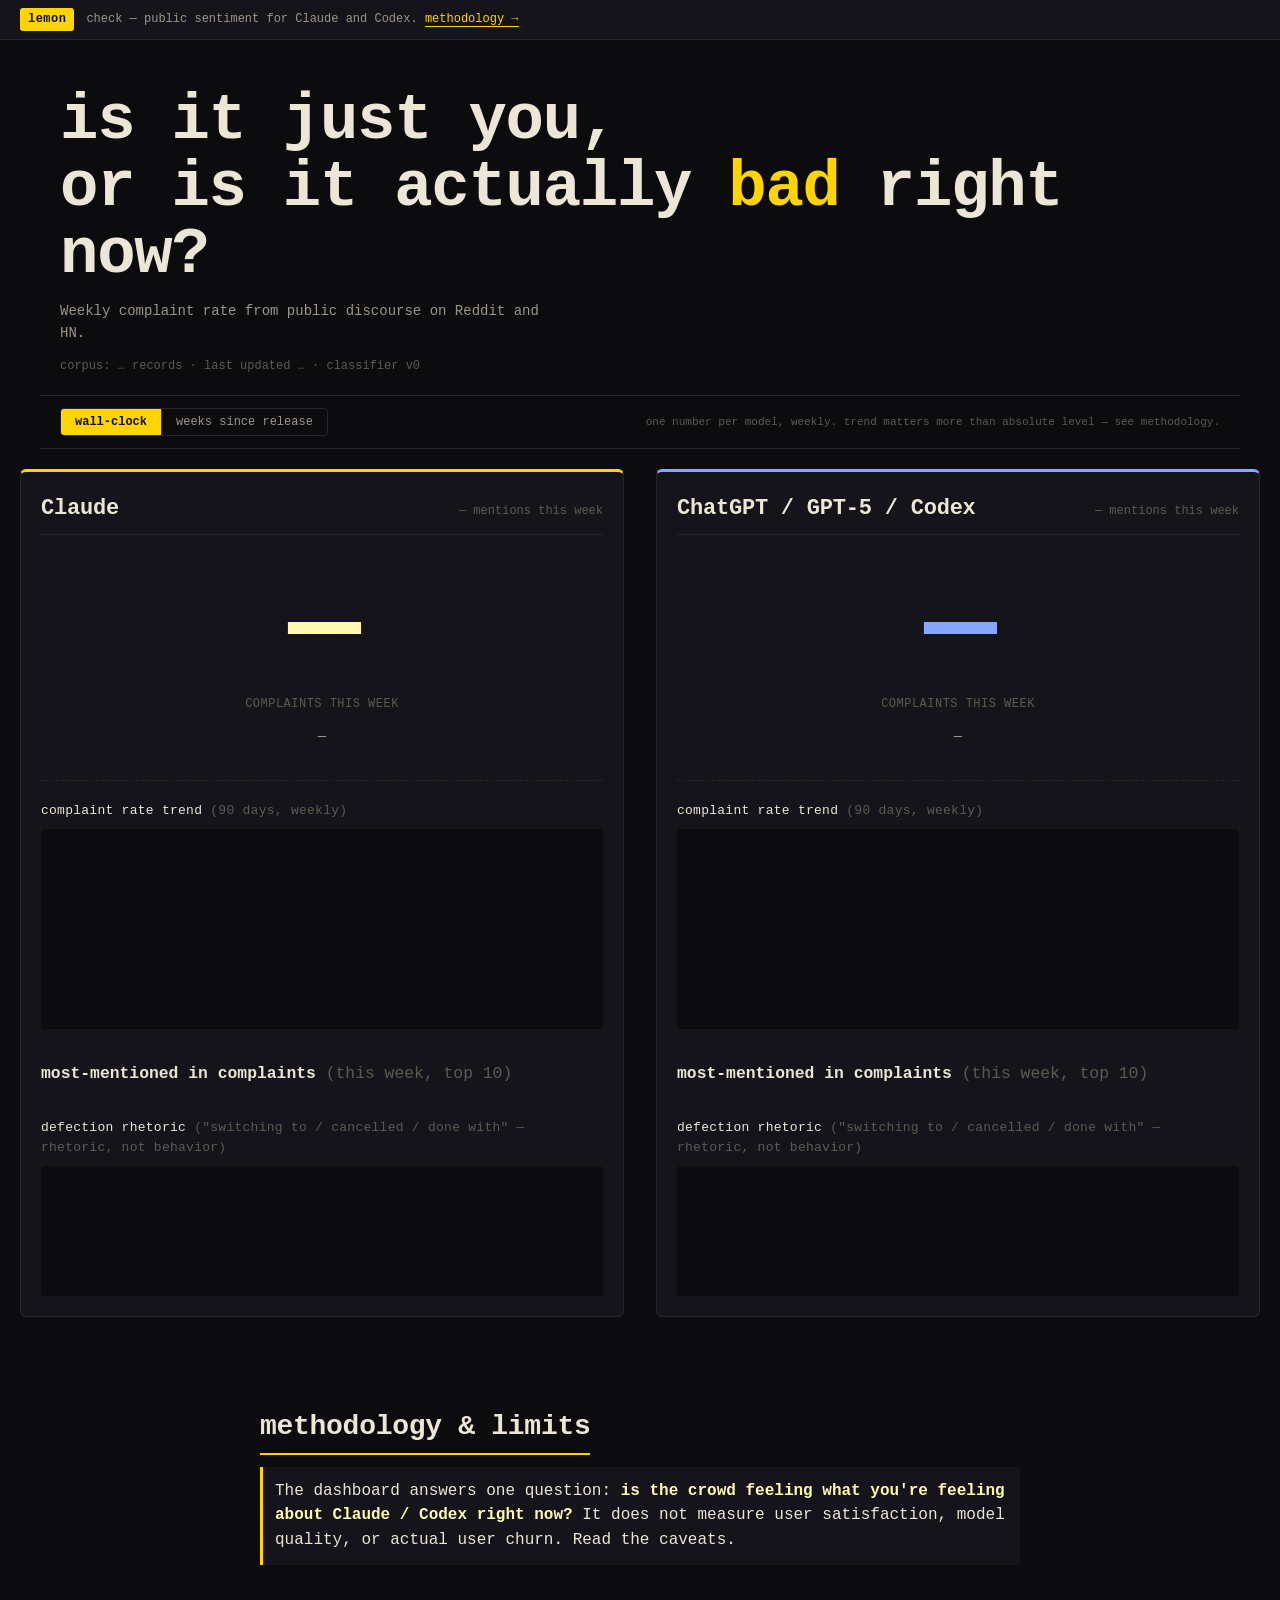
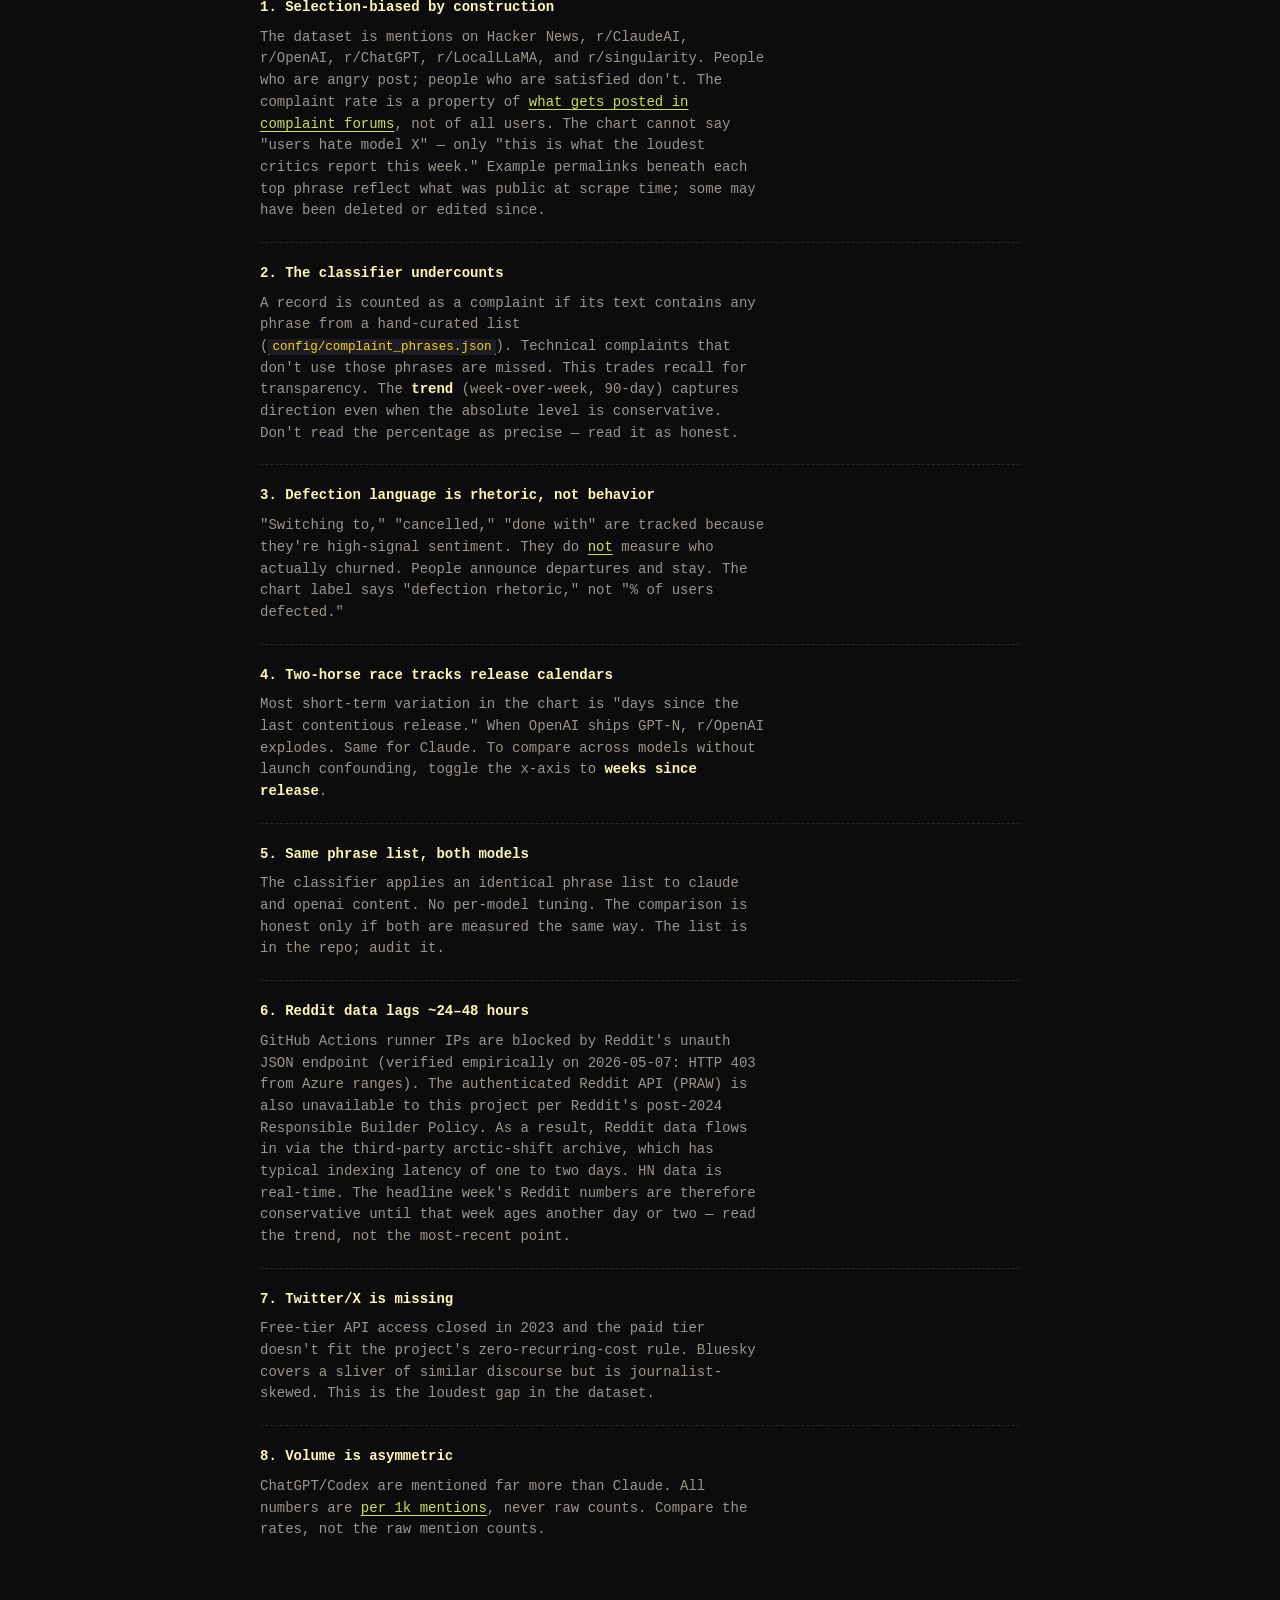
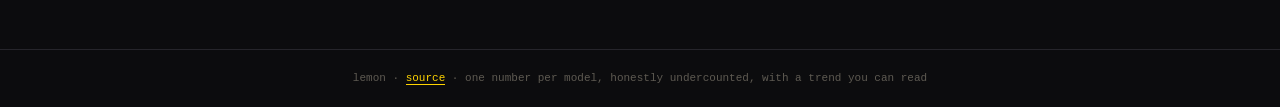
==== index.html @ d73f8582 "Phase 4 cron: scheduled refresh + Pages, no live Reddit The 2026-05-07 IP probe (run 25455800152, br" ====
<!DOCTYPE html>
<html lang="en">
<head>
<meta charset="utf-8">
<title>lemon</title>
<meta http-equiv="refresh" content="0; url=phase5/">
<link rel="canonical" href="phase5/">
</head>
<body>
<p>Redirecting to <a href="phase5/">phase5/</a>…</p>
</body>
</html>
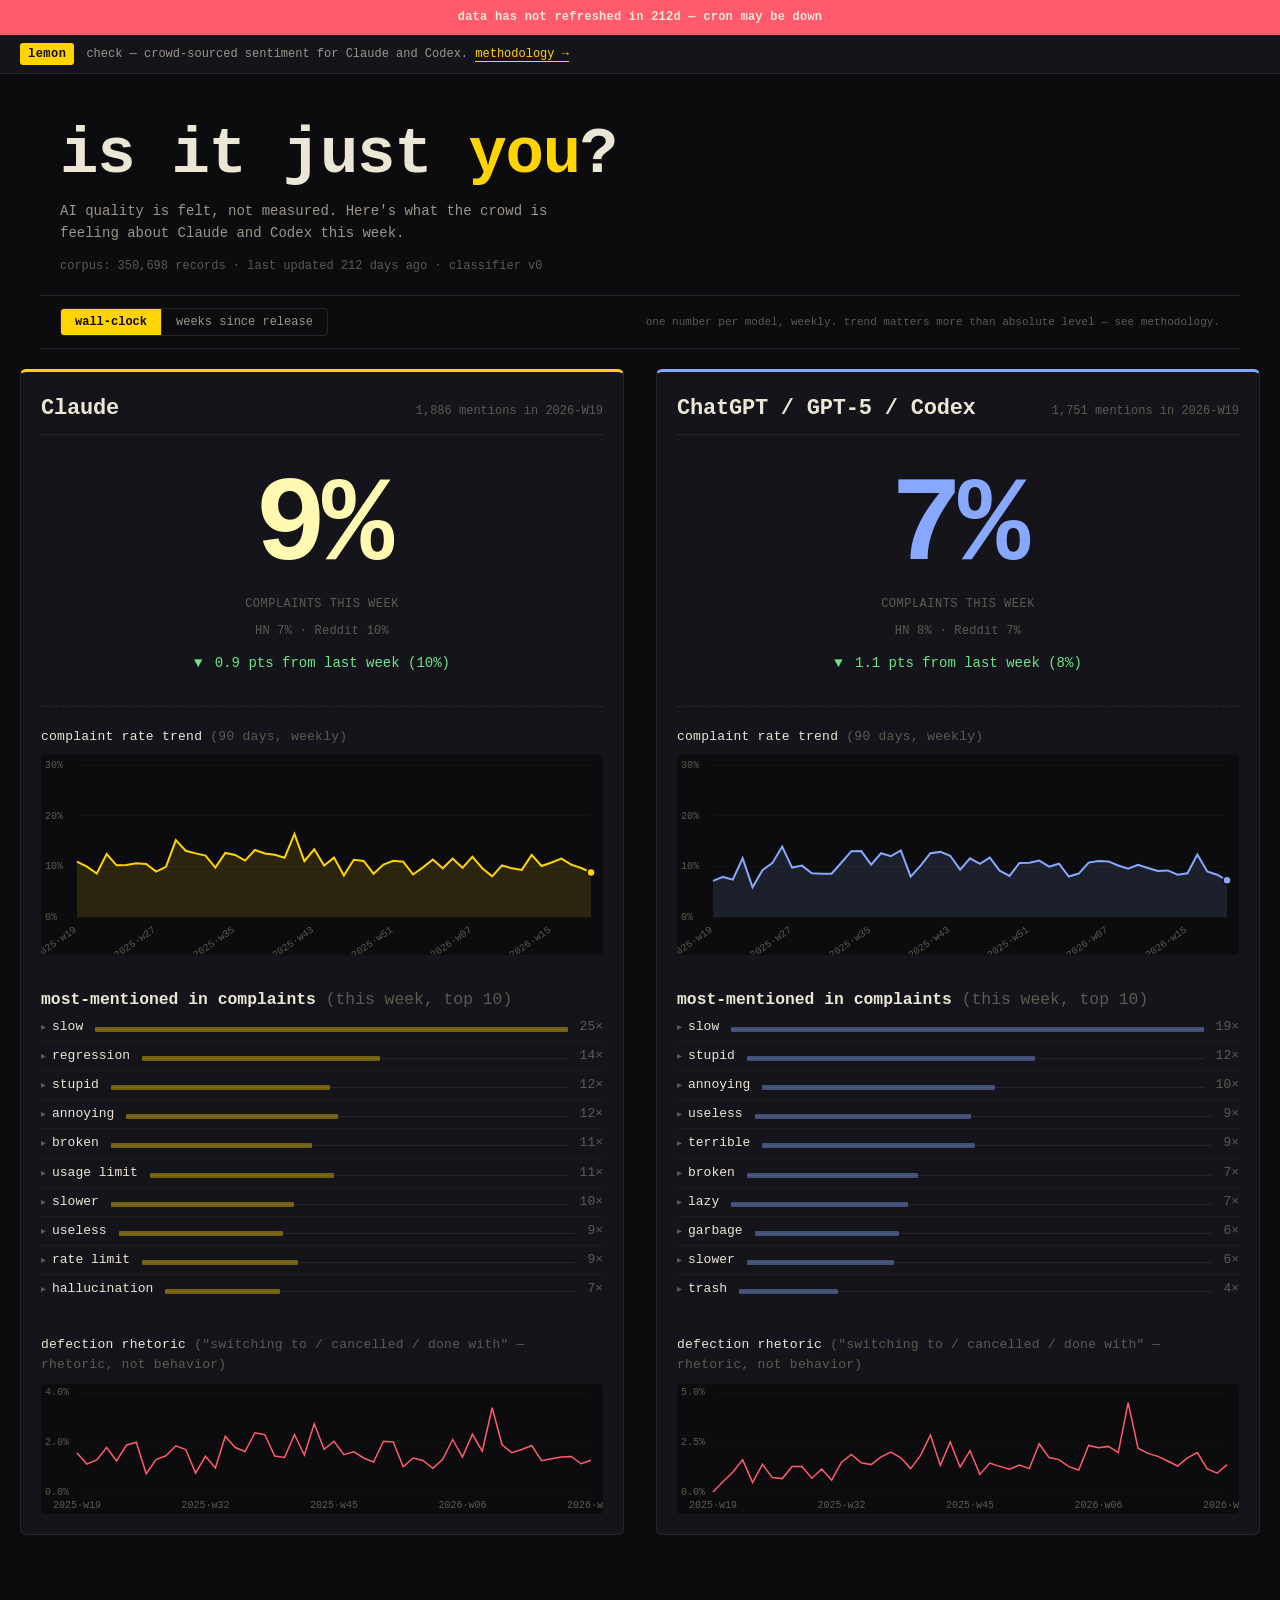
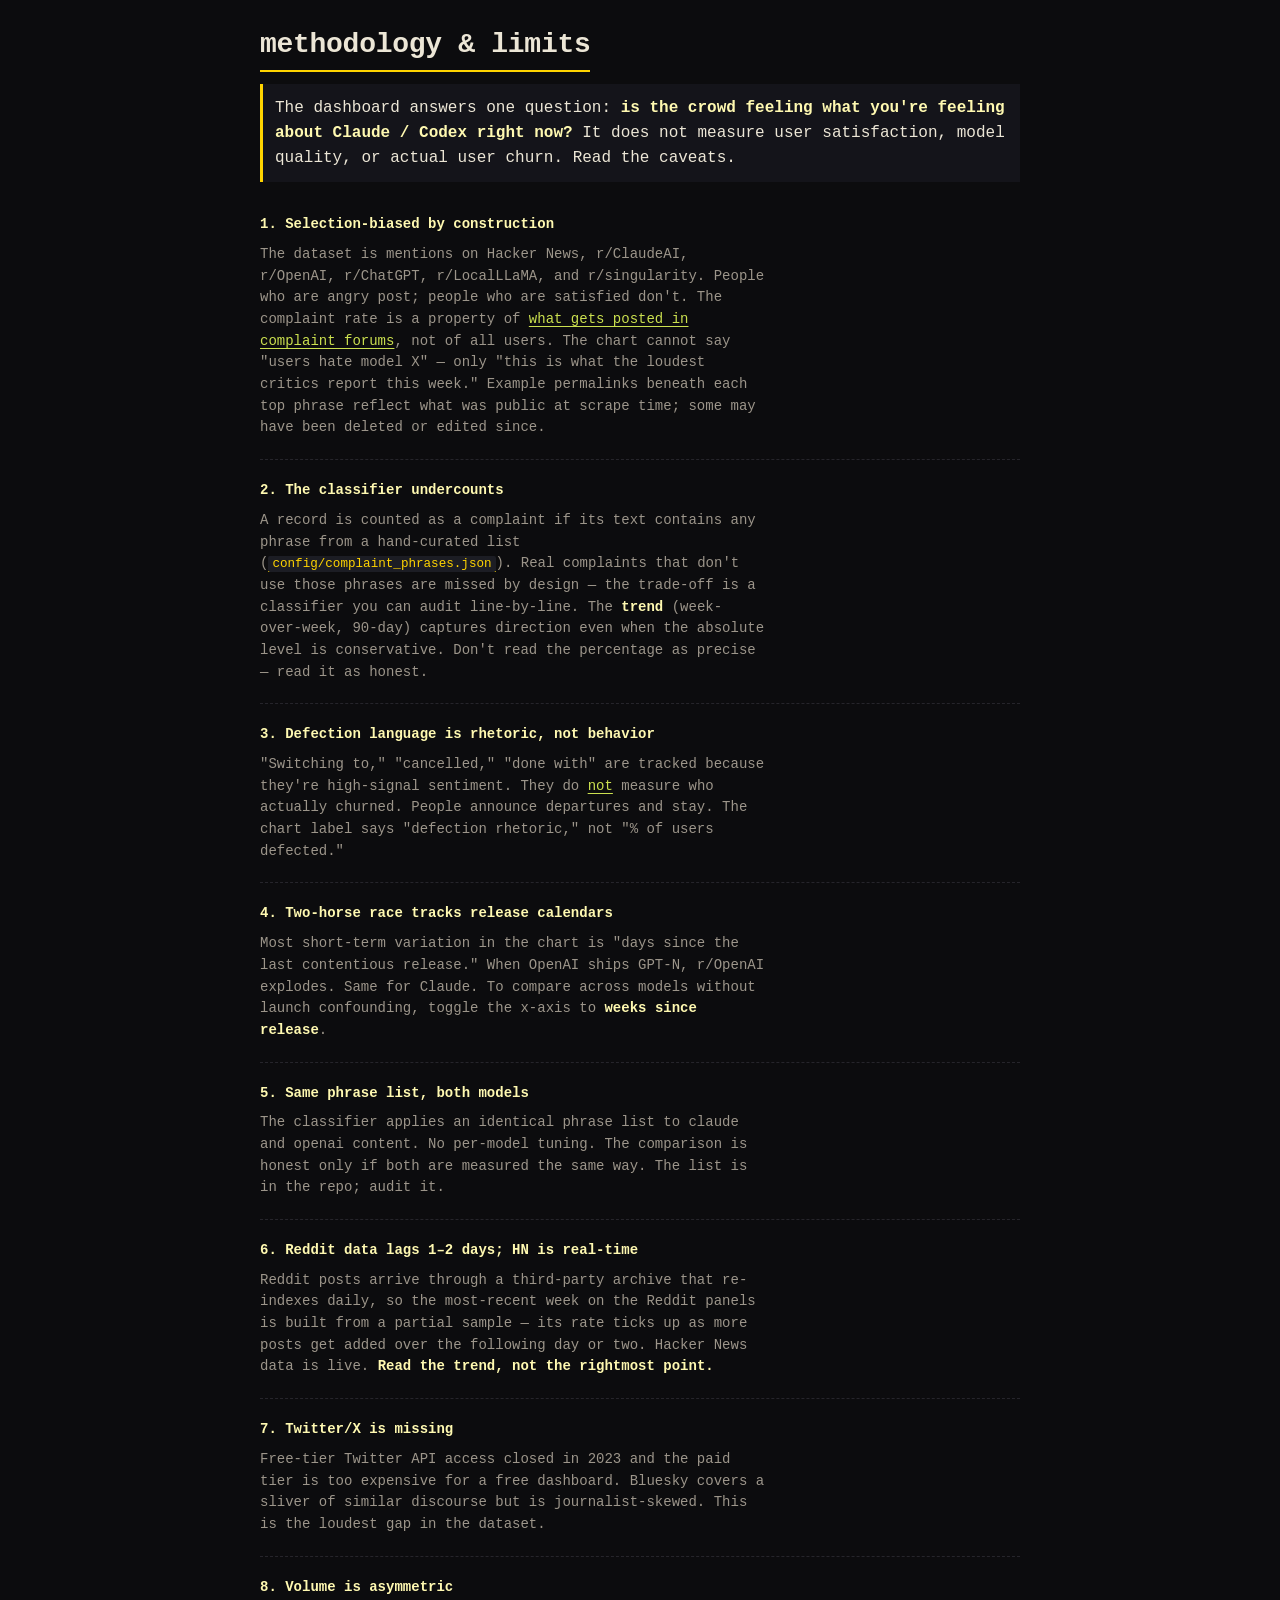
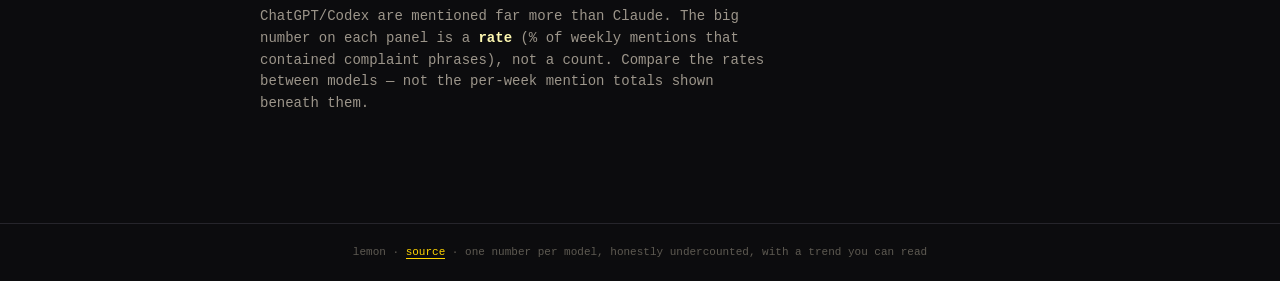
==== commit 6939df39: "url: flatten phase5/ → repo root, add canonical + robots.txt The /lemon/phase5/ landing URL leaked a" ====
--- a/index.html
+++ b/index.html
@@ -2,11 +2,224 @@
 <html lang="en">
 <head>
 <meta charset="utf-8">
-<title>lemon</title>
-<meta http-equiv="refresh" content="0; url=phase5/">
-<link rel="canonical" href="phase5/">
+<meta name="viewport" content="width=device-width, initial-scale=1">
+<title>lemon — is it just you?</title>
+<meta name="description" content="AI quality is felt, not measured. Crowd-sourced sentiment for Claude and Codex this week.">
+<link rel="canonical" href="https://ajin.im/lemon/">
+<meta name="theme-color" content="#0c0c0e">
+
+<!-- Open Graph -->
+<meta property="og:type" content="website">
+<meta property="og:title" content="lemon — is it just you?">
+<meta property="og:description" content="AI quality is felt, not measured. Crowd-sourced sentiment for Claude and Codex this week.">
+<meta property="og:url" content="https://ajin.im/lemon/">
+<meta property="og:image" content="https://ajin.im/lemon/og-image.png">
+<meta property="og:image:width" content="1730">
+<meta property="og:image:height" content="909">
+
+<!-- Twitter -->
+<meta name="twitter:card" content="summary_large_image">
+<meta name="twitter:title" content="lemon — is it just you?">
+<meta name="twitter:description" content="AI quality is felt, not measured. Crowd-sourced sentiment for Claude and Codex this week.">
+<meta name="twitter:image" content="https://ajin.im/lemon/og-image.png">
+
+<link rel="stylesheet" href="style.css">
 </head>
 <body>
-<p>Redirecting to <a href="phase5/">phase5/</a>…</p>
+
+<div id="staleness-banner" hidden></div>
+
+<header class="banner">
+  <span class="banner-mark">lemon</span>
+  <span class="banner-msg">
+    check — crowd-sourced sentiment for Claude and Codex.
+    <a href="#methodology">methodology →</a>
+  </span>
+</header>
+
+<section class="masthead">
+  <h1>is it just <em>you</em>?</h1>
+  <p class="tagline">
+    AI quality is felt, not measured. Here's what the crowd is feeling
+    about Claude and Codex this week.
+  </p>
+  <p class="meta" id="meta-line">
+    corpus: <span id="meta-count">…</span> records ·
+    last updated <span id="meta-updated">…</span> ·
+    classifier <span id="meta-cls">v0</span>
+  </p>
+</section>
+
+<section class="controls">
+  <div class="toggle-group" role="radiogroup" aria-label="X-axis">
+    <button class="toggle active" data-axis="wall" aria-pressed="true">wall-clock</button>
+    <button class="toggle" data-axis="release" aria-pressed="false">weeks since release</button>
+  </div>
+  <p class="controls-note">
+    one number per model, weekly. trend matters more than absolute level — see methodology.
+  </p>
+</section>
+
+<main class="dashboard">
+
+  <section class="model-panel" data-model="claude">
+    <header class="panel-head">
+      <h2>Claude</h2>
+      <span class="panel-totals" id="totals-claude">— mentions this week</span>
+    </header>
+
+    <div class="big-number-block">
+      <div class="big-number" id="rate-claude">—</div>
+      <div class="big-number-label">complaints this week</div>
+      <div class="by-source" id="by-source-claude"></div>
+      <div class="delta" id="delta-claude">—</div>
+    </div>
+    <div class="chart-block">
+      <h3>complaint rate trend <span class="chart-sub">(90 days, weekly)</span></h3>
+      <div class="chart trend" id="trend-claude" aria-label="Claude complaint rate trend"></div>
+    </div>
+    <div class="top-terms-block">
+      <h3>most-mentioned in complaints <span class="chart-sub">(this week, top 10)</span></h3>
+      <ol class="top-terms" id="terms-claude" aria-label="Claude top terms"></ol>
+    </div>
+    <div class="chart-block">
+      <h3>defection rhetoric <span class="chart-sub">("switching to / cancelled / done with" — rhetoric, not behavior)</span></h3>
+      <div class="chart defection" id="def-claude" aria-label="Claude defection rhetoric trend"></div>
+    </div>
+  </section>
+  <section class="model-panel" data-model="openai">
+    <header class="panel-head">
+      <h2>ChatGPT / GPT-5 / Codex</h2>
+      <span class="panel-totals" id="totals-openai">— mentions this week</span>
+    </header>
+
+    <div class="big-number-block">
+      <div class="big-number" id="rate-openai">—</div>
+      <div class="big-number-label">complaints this week</div>
+      <div class="by-source" id="by-source-openai"></div>
+      <div class="delta" id="delta-openai">—</div>
+    </div>
+
+    <div class="chart-block">
+      <h3>complaint rate trend <span class="chart-sub">(90 days, weekly)</span></h3>
+      <div class="chart trend" id="trend-openai" aria-label="OpenAI complaint rate trend"></div>
+    </div>
+
+    <div class="top-terms-block">
+      <h3>most-mentioned in complaints <span class="chart-sub">(this week, top 10)</span></h3>
+      <ol class="top-terms" id="terms-openai" aria-label="OpenAI top terms"></ol>
+    </div>
+
+    <div class="chart-block">
+      <h3>defection rhetoric <span class="chart-sub">("switching to / cancelled / done with" — rhetoric, not behavior)</span></h3>
+      <div class="chart defection" id="def-openai" aria-label="OpenAI defection rhetoric trend"></div>
+    </div>
+  </section>
+
+</main>
+
+<section id="methodology" class="methodology">
+  <h2>methodology &amp; limits</h2>
+  <p class="lead">
+    The dashboard answers one question: <strong>is the crowd feeling what
+    you're feeling about Claude / Codex right now?</strong> It does not measure
+    user satisfaction, model quality, or actual user churn. Read the caveats.
+  </p>
+
+  <article class="caveat">
+    <h3>1. Selection-biased by construction</h3>
+    <p>
+      The dataset is mentions on Hacker News, r/ClaudeAI, r/OpenAI, r/ChatGPT,
+      r/LocalLLaMA, and r/singularity. People who are angry post; people who are
+      satisfied don't. The complaint rate is a property of <em>what gets posted
+      in complaint forums</em>, not of all users. The chart cannot say "users
+      hate model X" — only "this is what the loudest critics report this week."
+      Example permalinks beneath each top phrase reflect what was public at
+      scrape time; some may have been deleted or edited since.
+    </p>
+  </article>
+
+  <article class="caveat">
+    <h3>2. The classifier undercounts</h3>
+    <p>
+      A record is counted as a complaint if its text contains any phrase from
+      a hand-curated list (<a href="https://github.com/mobetter20/lemon/blob/main/config/complaint_phrases.json"><code>config/complaint_phrases.json</code></a>).
+      Real complaints that don't use those phrases are missed by design — the
+      trade-off is a classifier you can audit line-by-line. The
+      <strong>trend</strong> (week-over-week, 90-day) captures direction even
+      when the absolute level is conservative. Don't read the percentage as
+      precise — read it as honest.
+    </p>
+  </article>
+
+  <article class="caveat">
+    <h3>3. Defection language is rhetoric, not behavior</h3>
+    <p>
+      "Switching to," "cancelled," "done with" are tracked because they're
+      high-signal sentiment. They do <em>not</em> measure who actually churned.
+      People announce departures and stay. The chart label says "defection
+      rhetoric," not "% of users defected."
+    </p>
+  </article>
+
+  <article class="caveat">
+    <h3>4. Two-horse race tracks release calendars</h3>
+    <p>
+      Most short-term variation in the chart is "days since the last contentious
+      release." When OpenAI ships GPT-N, r/OpenAI explodes. Same for Claude. To
+      compare across models without launch confounding, toggle the x-axis to
+      <strong>weeks since release</strong>.
+    </p>
+  </article>
+
+  <article class="caveat">
+    <h3>5. Same phrase list, both models</h3>
+    <p>
+      The classifier applies an identical phrase list to claude and openai
+      content. No per-model tuning. The comparison is honest only if both are
+      measured the same way. The list is in the repo; audit it.
+    </p>
+  </article>
+
+  <article class="caveat">
+    <h3>6. Reddit data lags 1–2 days; HN is real-time</h3>
+    <p>
+      Reddit posts arrive through a third-party archive that re-indexes
+      daily, so the most-recent week on the Reddit panels is built from a
+      partial sample — its rate ticks up as more posts get added over the
+      following day or two. Hacker News data is live. <strong>Read the
+      trend, not the rightmost point.</strong>
+    </p>
+  </article>
+
+  <article class="caveat">
+    <h3>7. Twitter/X is missing</h3>
+    <p>
+      Free-tier Twitter API access closed in 2023 and the paid tier is too
+      expensive for a free dashboard. Bluesky covers a sliver of similar
+      discourse but is journalist-skewed. This is the loudest gap in the
+      dataset.
+    </p>
+  </article>
+
+  <article class="caveat">
+    <h3>8. Volume is asymmetric</h3>
+    <p>
+      ChatGPT/Codex are mentioned far more than Claude. The big number on
+      each panel is a <strong>rate</strong> (% of weekly mentions that
+      contained complaint phrases), not a count. Compare the rates between
+      models — not the per-week mention totals shown beneath them.
+    </p>
+  </article>
+</section>
+
+<footer class="footer">
+  <p>
+    lemon · <a href="https://github.com/mobetter20/lemon">source</a> ·
+    one number per model, honestly undercounted, with a trend you can read
+  </p>
+</footer>
+
+<script src="dashboard.js" defer></script>
 </body>
 </html>
--- a/style.css
+++ b/style.css
@@ -0,0 +1,547 @@
+/* ============================================================
+   PALETTE (placeholder — swap in real lemon palette here)
+   ============================================================ */
+:root {
+  /* lemon palette — placeholders; replace when real palette lands */
+  --lemon-rind:   #ffd400;   /* primary accent, brightest yellow */
+  --lemon-flesh:  #fff9b1;   /* soft pale yellow for highlights */
+  --lemon-pith:   #fff5d6;   /* near-white, off-yellow */
+  --lemon-leaf:   #cbe04f;   /* yellow-green accent */
+  --lemon-zest:   #ffaa00;   /* deeper amber */
+
+  /* dark base */
+  --bg:           #0c0c0e;
+  --bg-2:         #14141a;
+  --bg-3:         #1c1d24;
+  --fg:           #ece6d6;
+  --fg-dim:       #9c958a;
+  --fg-mute:      #5e5a52;
+  --rule:         #26252b;
+
+  /* signal colors */
+  --c-rate:       var(--lemon-rind);    /* claude trend */
+  --c-rate-2:     #88a8ff;              /* openai trend */
+  --c-defection:  #ff5b6c;
+  --c-up:         #ff7a59;              /* delta worsening */
+  --c-down:       #6ce389;              /* delta improving */
+
+  /* spacing scale */
+  --space-1: 4px;
+  --space-2: 8px;
+  --space-3: 12px;
+  --space-4: 20px;
+  --space-5: 32px;
+  --space-6: 48px;
+
+  /* type scale */
+  --font-mono: "JetBrains Mono", "Berkeley Mono", "IBM Plex Mono", "SF Mono",
+               "Menlo", "Consolas", monospace;
+}
+
+/* ============================================================
+   RESET + BASE
+   ============================================================ */
+* { box-sizing: border-box; margin: 0; padding: 0; }
+
+html { scroll-behavior: smooth; }
+
+body {
+  font-family: var(--font-mono);
+  font-size: 14px;
+  line-height: 1.55;
+  background: var(--bg);
+  color: var(--fg);
+  -webkit-font-smoothing: antialiased;
+  -moz-osx-font-smoothing: grayscale;
+}
+
+a { color: var(--lemon-rind); text-decoration: none; border-bottom: 1px solid currentColor; }
+a:hover { color: var(--lemon-zest); }
+
+strong { color: var(--lemon-flesh); font-weight: 600; }
+em { color: var(--lemon-leaf); font-style: normal; text-decoration: underline; text-underline-offset: 3px; }
+
+h1, h2, h3 { font-weight: 600; }
+
+code {
+  font-family: var(--font-mono);
+  background: var(--bg-3);
+  padding: 1px 4px;
+  border-radius: 2px;
+  font-size: 0.9em;
+}
+
+/* ============================================================
+   STICKY BANNER
+   ============================================================ */
+.banner {
+  position: sticky;
+  top: 0;
+  z-index: 100;
+  background: var(--bg-2);
+  border-bottom: 1px solid var(--rule);
+  padding: var(--space-2) var(--space-4);
+  display: flex;
+  gap: var(--space-3);
+  align-items: center;
+  font-size: 12px;
+  flex-wrap: wrap;
+}
+.banner-mark {
+  background: var(--lemon-rind);
+  color: var(--bg);
+  font-weight: 700;
+  padding: 2px 8px;
+  border-radius: 3px;
+  letter-spacing: 0.04em;
+}
+.banner-msg { color: var(--fg-dim); flex: 1; }
+.banner-msg a { font-size: inherit; }
+
+/* Staleness banner — shown only when data.json.generated_at age > 8h.
+   Yellow at 8–24h ("data is Nh old"), red at 24h+ ("cron may be down"). */
+#staleness-banner {
+  position: sticky;
+  top: 0;
+  z-index: 200;
+  padding: var(--space-2) var(--space-4);
+  font-size: 12px;
+  font-weight: 600;
+  text-align: center;
+  letter-spacing: 0.02em;
+}
+#staleness-banner.stale-yellow {
+  background: var(--lemon-zest);
+  color: var(--bg);
+}
+#staleness-banner.stale-red {
+  background: var(--c-defection);
+  color: var(--fg);
+}
+
+/* ============================================================
+   MASTHEAD
+   ============================================================ */
+.masthead {
+  padding: var(--space-6) var(--space-4) var(--space-4);
+  max-width: 1200px;
+  margin: 0 auto;
+}
+.masthead h1 {
+  font-size: clamp(28px, 8vw, 64px);
+  letter-spacing: -0.02em;
+  line-height: 1.05;
+  margin-bottom: var(--space-3);
+}
+.masthead h1 em {
+  text-decoration: none;
+  color: var(--lemon-rind);
+  font-style: normal;
+}
+.tagline {
+  color: var(--fg-dim);
+  max-width: 60ch;
+  margin-bottom: var(--space-3);
+}
+.meta {
+  font-size: 12px;
+  color: var(--fg-mute);
+}
+
+/* ============================================================
+   CONTROLS
+   ============================================================ */
+.controls {
+  max-width: 1200px;
+  margin: 0 auto;
+  padding: var(--space-3) var(--space-4);
+  display: flex;
+  justify-content: space-between;
+  align-items: center;
+  gap: var(--space-4);
+  flex-wrap: wrap;
+  border-top: 1px solid var(--rule);
+  border-bottom: 1px solid var(--rule);
+}
+.toggle-group {
+  display: inline-flex;
+  border: 1px solid var(--rule);
+  border-radius: 4px;
+  overflow: hidden;
+}
+.toggle {
+  background: transparent;
+  color: var(--fg-dim);
+  font-family: inherit;
+  font-size: 12px;
+  padding: 6px 14px;
+  border: none;
+  cursor: pointer;
+  border-right: 1px solid var(--rule);
+}
+.toggle:last-child { border-right: none; }
+.toggle:hover { color: var(--fg); background: var(--bg-2); }
+.toggle.active {
+  background: var(--lemon-rind);
+  color: var(--bg);
+  font-weight: 600;
+}
+.controls-note {
+  font-size: 11px;
+  color: var(--fg-mute);
+  flex: 1;
+  text-align: right;
+}
+
+/* ============================================================
+   DASHBOARD GRID
+   ============================================================ */
+.dashboard {
+  max-width: 1400px;
+  margin: 0 auto;
+  padding: var(--space-4);
+  display: grid;
+  grid-template-columns: 1fr 1fr;
+  gap: var(--space-5);
+}
+@media (max-width: 1024px) {
+  .dashboard { grid-template-columns: 1fr; }
+}
+
+.model-panel {
+  background: var(--bg-2);
+  border: 1px solid var(--rule);
+  border-radius: 6px;
+  padding: var(--space-4);
+}
+.model-panel[data-model="claude"]  { border-top: 3px solid var(--lemon-rind); }
+.model-panel[data-model="openai"]  { border-top: 3px solid var(--c-rate-2); }
+
+.panel-head {
+  display: flex;
+  justify-content: space-between;
+  align-items: baseline;
+  border-bottom: 1px solid var(--rule);
+  padding-bottom: var(--space-2);
+  margin-bottom: var(--space-3);
+}
+.panel-head h2 {
+  font-size: 22px;
+  letter-spacing: -0.01em;
+}
+.panel-totals {
+  font-size: 12px;
+  color: var(--fg-mute);
+}
+
+/* ============================================================
+   BIG NUMBER
+   ============================================================ */
+.big-number-block {
+  text-align: center;
+  padding: var(--space-4) 0 var(--space-5);
+  border-bottom: 1px dashed var(--rule);
+  margin-bottom: var(--space-4);
+}
+.big-number {
+  font-size: clamp(72px, 10vw, 120px);
+  font-weight: 700;
+  letter-spacing: -0.04em;
+  line-height: 1;
+  color: var(--lemon-flesh);
+}
+.model-panel[data-model="openai"] .big-number {
+  color: var(--c-rate-2);
+}
+.big-number-label {
+  font-size: 12px;
+  color: var(--fg-mute);
+  margin-top: var(--space-2);
+  letter-spacing: 0.04em;
+  text-transform: uppercase;
+}
+.by-source {
+  margin-top: var(--space-2);
+  font-size: 12px;
+  color: var(--fg-mute);
+  letter-spacing: 0.02em;
+}
+.by-source:empty { display: none; }
+
+.delta {
+  margin-top: var(--space-3);
+  font-size: 14px;
+  color: var(--fg-dim);
+}
+.delta.up    { color: var(--c-up); }
+.delta.down  { color: var(--c-down); }
+.delta-glyph { font-weight: 700; margin-right: 4px; }
+
+/* ============================================================
+   CHART BLOCK
+   ============================================================ */
+.chart-block { margin-bottom: var(--space-5); }
+.chart-block:last-child { margin-bottom: 0; }
+.chart-block h3 {
+  font-size: 13px;
+  font-weight: 500;
+  color: var(--fg);
+  margin-bottom: var(--space-2);
+  letter-spacing: 0.02em;
+}
+.chart-sub {
+  color: var(--fg-mute);
+  font-weight: 400;
+}
+
+.chart {
+  width: 100%;
+  background: var(--bg);
+  border-radius: 4px;
+  position: relative;
+}
+.chart.trend       { height: 200px; }
+.chart.defection   { height: 130px; }
+
+/* SVG chart styling */
+.chart svg { display: block; width: 100%; height: 100%; }
+.chart .chart-empty,
+.top-terms .terms-empty {
+  display: flex;
+  align-items: center;
+  justify-content: center;
+  height: 100%;
+  color: var(--fg-mute);
+  font-size: 11px;
+  letter-spacing: 0.04em;
+  text-transform: uppercase;
+}
+.top-terms .terms-empty {
+  height: auto;
+  padding: var(--space-3) 0;
+  border-bottom: none;
+}
+.chart .axis text {
+  font-family: var(--font-mono);
+  font-size: 10px;
+  fill: var(--fg-mute);
+}
+.chart .axis line, .chart .axis path {
+  stroke: var(--rule);
+  shape-rendering: crispEdges;
+}
+.chart .release-line {
+  stroke: var(--lemon-flesh);
+  stroke-dasharray: 2 3;
+  opacity: 0.5;
+}
+.chart .release-label {
+  fill: var(--lemon-flesh);
+  font-size: 9px;
+  opacity: 0.7;
+}
+
+/* ============================================================
+   TOP TERMS LIST
+   ============================================================ */
+.top-terms-block { margin-bottom: var(--space-5); }
+.top-terms {
+  list-style: none;
+  font-size: 13px;
+}
+.top-terms li {
+  padding: 4px 0;
+  border-bottom: 1px dotted var(--rule);
+}
+.top-terms li:last-child { border-bottom: none; }
+
+/* Plain row (no examples) flexes directly inside <li>;
+   when examples exist we wrap in <details><summary>...row...</summary>...</details>.
+   .has-examples is set in JS as an explicit fallback for browsers without :has(). */
+.top-terms li:not(.has-examples) {
+  display: flex;
+  justify-content: space-between;
+  align-items: baseline;
+}
+.top-terms .term-summary {
+  display: flex;
+  justify-content: space-between;
+  align-items: baseline;
+  cursor: pointer;
+  list-style: none;
+  outline: none;
+}
+.top-terms .term-summary::-webkit-details-marker { display: none; }
+.top-terms .term-summary::marker { content: ""; }
+.top-terms .term-summary::before {
+  content: "▸";
+  display: inline-block;
+  margin-right: 6px;
+  color: var(--fg-mute);
+  font-size: 10px;
+  transition: transform 0.12s;
+}
+.top-terms details[open] .term-summary::before { transform: rotate(90deg); }
+.top-terms .term-summary:hover { color: var(--lemon-flesh); }
+
+.top-terms .term {
+  color: var(--fg);
+}
+.top-terms .count {
+  color: var(--fg-mute);
+  font-variant-numeric: tabular-nums;
+}
+.top-terms .bar {
+  flex: 1;
+  height: 1px;
+  margin: 0 var(--space-3);
+  background: var(--rule);
+  position: relative;
+}
+.top-terms .bar-fill {
+  position: absolute;
+  left: 0;
+  top: -2px;
+  height: 5px;
+  background: var(--lemon-rind);
+  border-radius: 1px;
+  opacity: 0.4;
+}
+.model-panel[data-model="openai"] .top-terms .bar-fill {
+  background: var(--c-rate-2);
+}
+
+/* Expanded examples */
+.top-terms .term-examples {
+  list-style: none;
+  margin: 6px 0 6px 18px;
+  padding: 0;
+  font-size: 11px;
+}
+.top-terms .term-examples li {
+  display: flex;
+  gap: 8px;
+  align-items: baseline;
+  padding: 2px 0;
+  border-bottom: none;
+}
+.top-terms .ex-kind {
+  color: var(--fg-mute);
+  min-width: 88px;
+  font-size: 10px;
+  text-transform: uppercase;
+  letter-spacing: 0.04em;
+}
+.top-terms .ex-link {
+  color: var(--fg-dim);
+  border-bottom-color: transparent;
+  font-variant-numeric: tabular-nums;
+  flex: 1;
+  white-space: nowrap;
+  overflow: hidden;
+  text-overflow: ellipsis;
+}
+.top-terms .ex-link:hover {
+  color: var(--lemon-rind);
+  border-bottom-color: currentColor;
+}
+
+/* ============================================================
+   METHODOLOGY
+   ============================================================ */
+.methodology {
+  max-width: 800px;
+  margin: var(--space-6) auto;
+  padding: var(--space-4);
+}
+.methodology h2 {
+  font-size: 28px;
+  letter-spacing: -0.01em;
+  margin-bottom: var(--space-3);
+  border-bottom: 2px solid var(--lemon-rind);
+  padding-bottom: var(--space-1);
+  display: inline-block;
+}
+.methodology .lead {
+  font-size: 16px;
+  color: var(--fg);
+  margin-bottom: var(--space-5);
+  padding: var(--space-3);
+  border-left: 3px solid var(--lemon-rind);
+  background: var(--bg-2);
+}
+.caveat {
+  margin-bottom: var(--space-4);
+  padding-bottom: var(--space-4);
+  border-bottom: 1px dashed var(--rule);
+}
+.caveat:last-child { border-bottom: none; }
+.caveat h3 {
+  font-size: 14px;
+  color: var(--lemon-flesh);
+  margin-bottom: var(--space-2);
+}
+.caveat p {
+  color: var(--fg-dim);
+  max-width: 60ch;
+}
+
+/* ============================================================
+   FOOTER
+   ============================================================ */
+.footer {
+  border-top: 1px solid var(--rule);
+  padding: var(--space-4);
+  text-align: center;
+  color: var(--fg-mute);
+  font-size: 11px;
+  margin-top: var(--space-6);
+}
+
+/* ============================================================
+   MOBILE TIGHTENING — phones (≤480px)
+   The 1024px breakpoint above already collapses the dashboard to
+   single column. This block tightens spacing and tames the large
+   typography for narrow viewports so the H1/big-number don't
+   overflow and section padding doesn't waste pixels.
+   ============================================================ */
+@media (max-width: 480px) {
+  .masthead {
+    padding: var(--space-4) var(--space-3) var(--space-3);
+  }
+  .masthead h1 {
+    font-size: clamp(26px, 9vw, 36px);
+  }
+  .controls {
+    padding: 0 var(--space-3) var(--space-3);
+    flex-wrap: wrap;
+    gap: var(--space-2);
+  }
+  .controls-note {
+    text-align: left;
+    flex-basis: 100%;
+  }
+  .dashboard {
+    padding: var(--space-3);
+    gap: var(--space-4);
+  }
+  .model-panel {
+    padding: var(--space-3);
+  }
+  .panel-head h2 {
+    font-size: 18px;
+  }
+  .big-number {
+    font-size: clamp(56px, 18vw, 96px);
+  }
+  .methodology {
+    padding: var(--space-3);
+    margin: var(--space-4) auto;
+  }
+  .methodology h2 {
+    font-size: 22px;
+  }
+  .banner {
+    padding: var(--space-2) var(--space-3);
+  }
+}
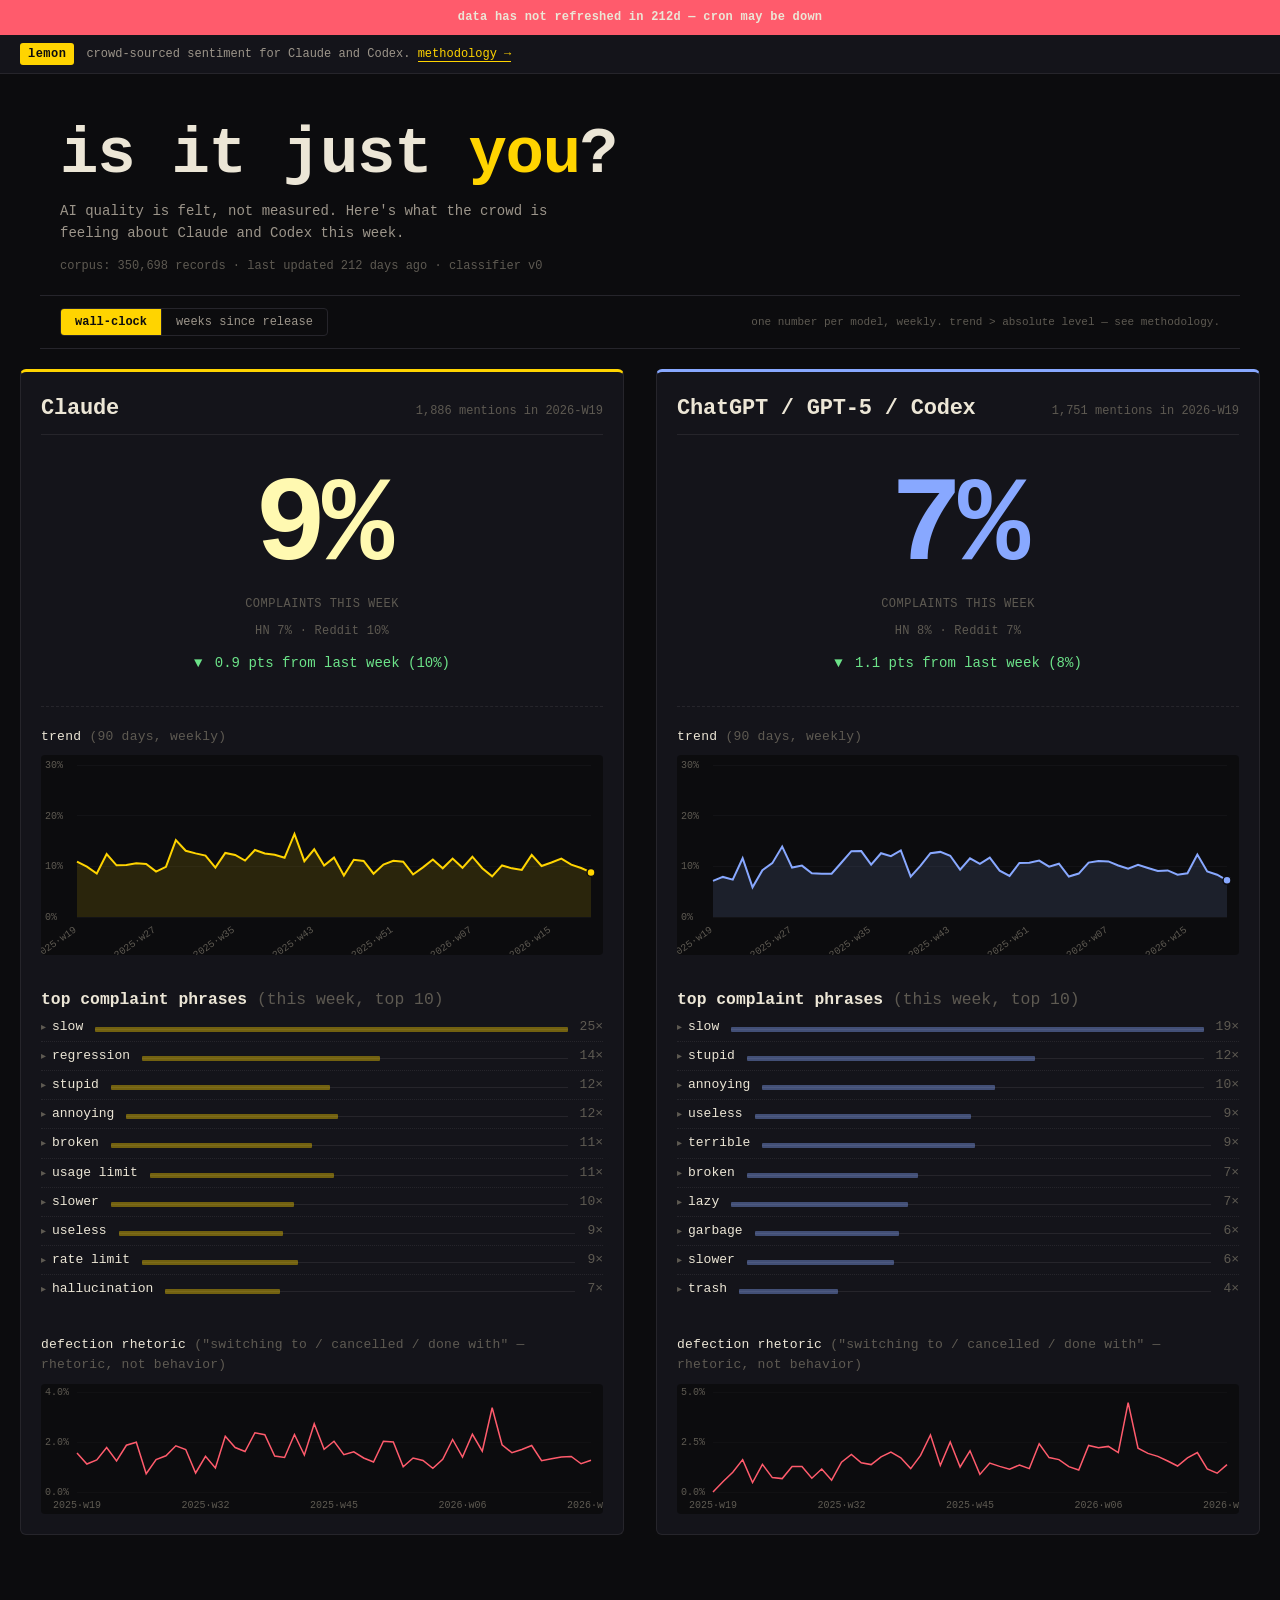
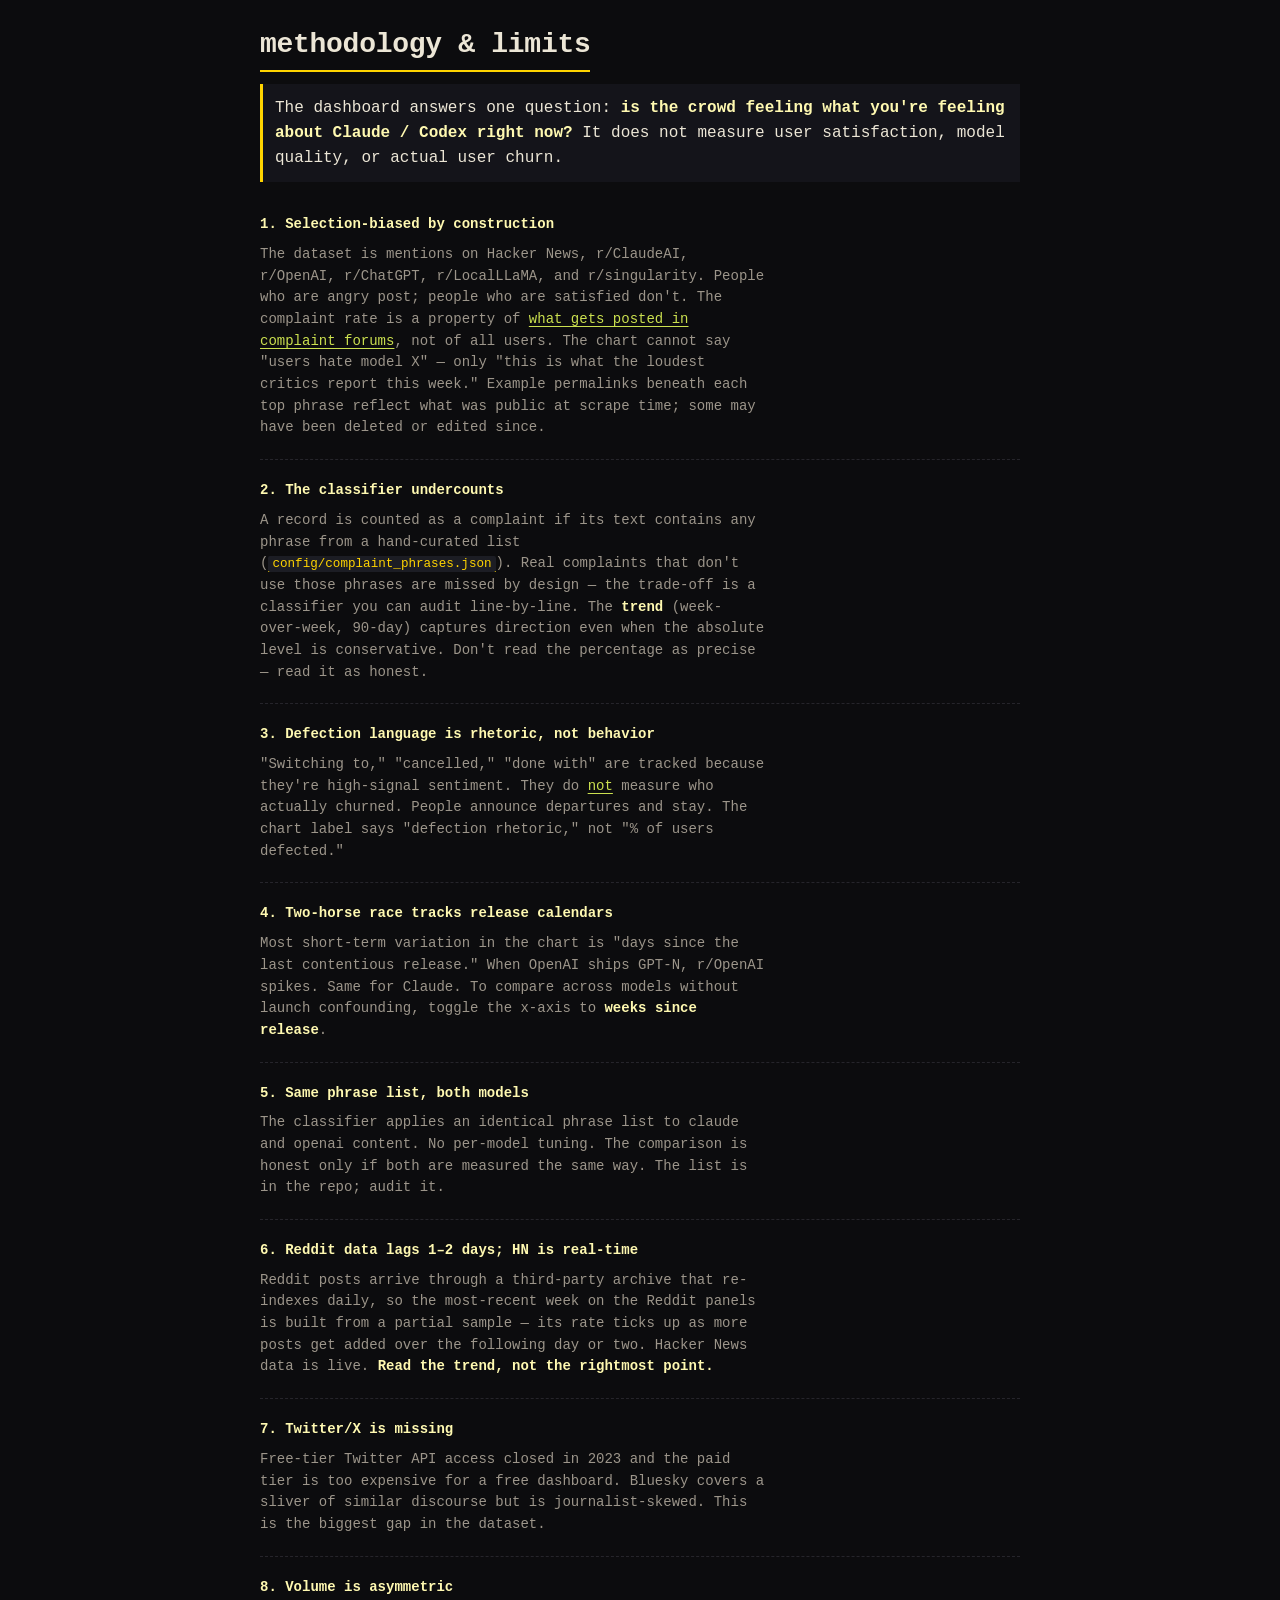
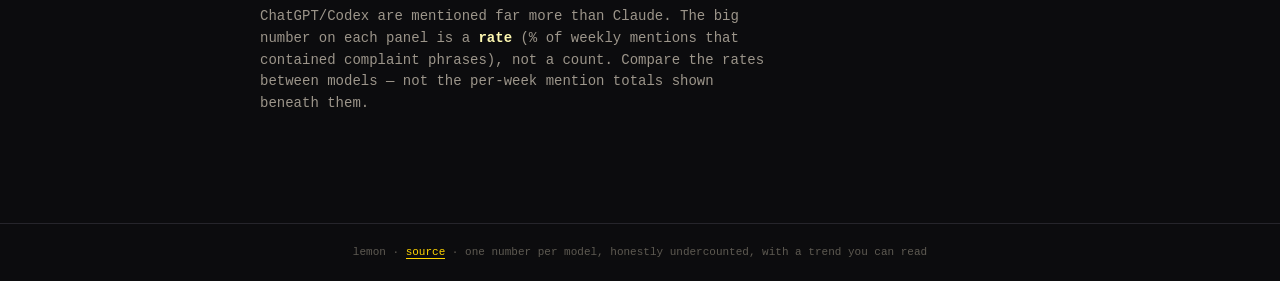
==== commit 1a7e0d50: "copy + a11y polish (commit 2 of 5) Mechanical copy fixes from the content critique: - Banner: drop "" ====
--- a/index.html
+++ b/index.html
@@ -32,7 +32,7 @@
 <header class="banner">
   <span class="banner-mark">lemon</span>
   <span class="banner-msg">
-    check — crowd-sourced sentiment for Claude and Codex.
+    crowd-sourced sentiment for Claude and Codex.
     <a href="#methodology">methodology →</a>
   </span>
 </header>
@@ -56,7 +56,7 @@
     <button class="toggle" data-axis="release" aria-pressed="false">weeks since release</button>
   </div>
   <p class="controls-note">
-    one number per model, weekly. trend matters more than absolute level — see methodology.
+    one number per model, weekly. trend &gt; absolute level — see methodology.
   </p>
 </section>
 
@@ -75,11 +75,11 @@
       <div class="delta" id="delta-claude">—</div>
     </div>
     <div class="chart-block">
-      <h3>complaint rate trend <span class="chart-sub">(90 days, weekly)</span></h3>
+      <h3>trend <span class="chart-sub">(90 days, weekly)</span></h3>
       <div class="chart trend" id="trend-claude" aria-label="Claude complaint rate trend"></div>
     </div>
     <div class="top-terms-block">
-      <h3>most-mentioned in complaints <span class="chart-sub">(this week, top 10)</span></h3>
+      <h3>top complaint phrases <span class="chart-sub">(this week, top 10)</span></h3>
       <ol class="top-terms" id="terms-claude" aria-label="Claude top terms"></ol>
     </div>
     <div class="chart-block">
@@ -101,12 +101,12 @@
     </div>
 
     <div class="chart-block">
-      <h3>complaint rate trend <span class="chart-sub">(90 days, weekly)</span></h3>
+      <h3>trend <span class="chart-sub">(90 days, weekly)</span></h3>
       <div class="chart trend" id="trend-openai" aria-label="OpenAI complaint rate trend"></div>
     </div>
 
     <div class="top-terms-block">
-      <h3>most-mentioned in complaints <span class="chart-sub">(this week, top 10)</span></h3>
+      <h3>top complaint phrases <span class="chart-sub">(this week, top 10)</span></h3>
       <ol class="top-terms" id="terms-openai" aria-label="OpenAI top terms"></ol>
     </div>
 
@@ -123,7 +123,7 @@
   <p class="lead">
     The dashboard answers one question: <strong>is the crowd feeling what
     you're feeling about Claude / Codex right now?</strong> It does not measure
-    user satisfaction, model quality, or actual user churn. Read the caveats.
+    user satisfaction, model quality, or actual user churn.
   </p>
 
   <article class="caveat">
@@ -166,7 +166,7 @@
     <h3>4. Two-horse race tracks release calendars</h3>
     <p>
       Most short-term variation in the chart is "days since the last contentious
-      release." When OpenAI ships GPT-N, r/OpenAI explodes. Same for Claude. To
+      release." When OpenAI ships GPT-N, r/OpenAI spikes. Same for Claude. To
       compare across models without launch confounding, toggle the x-axis to
       <strong>weeks since release</strong>.
     </p>
@@ -197,7 +197,7 @@
     <p>
       Free-tier Twitter API access closed in 2023 and the paid tier is too
       expensive for a free dashboard. Bluesky covers a sliver of similar
-      discourse but is journalist-skewed. This is the loudest gap in the
+      discourse but is journalist-skewed. This is the biggest gap in the
       dataset.
     </p>
   </article>
--- a/style.css
+++ b/style.css
@@ -181,6 +181,12 @@
 }
 .toggle:last-child { border-right: none; }
 .toggle:hover { color: var(--fg); background: var(--bg-2); }
+.toggle:focus-visible {
+  outline: 2px solid var(--lemon-rind);
+  outline-offset: 2px;
+  position: relative;
+  z-index: 1;
+}
 .toggle.active {
   background: var(--lemon-rind);
   color: var(--bg);
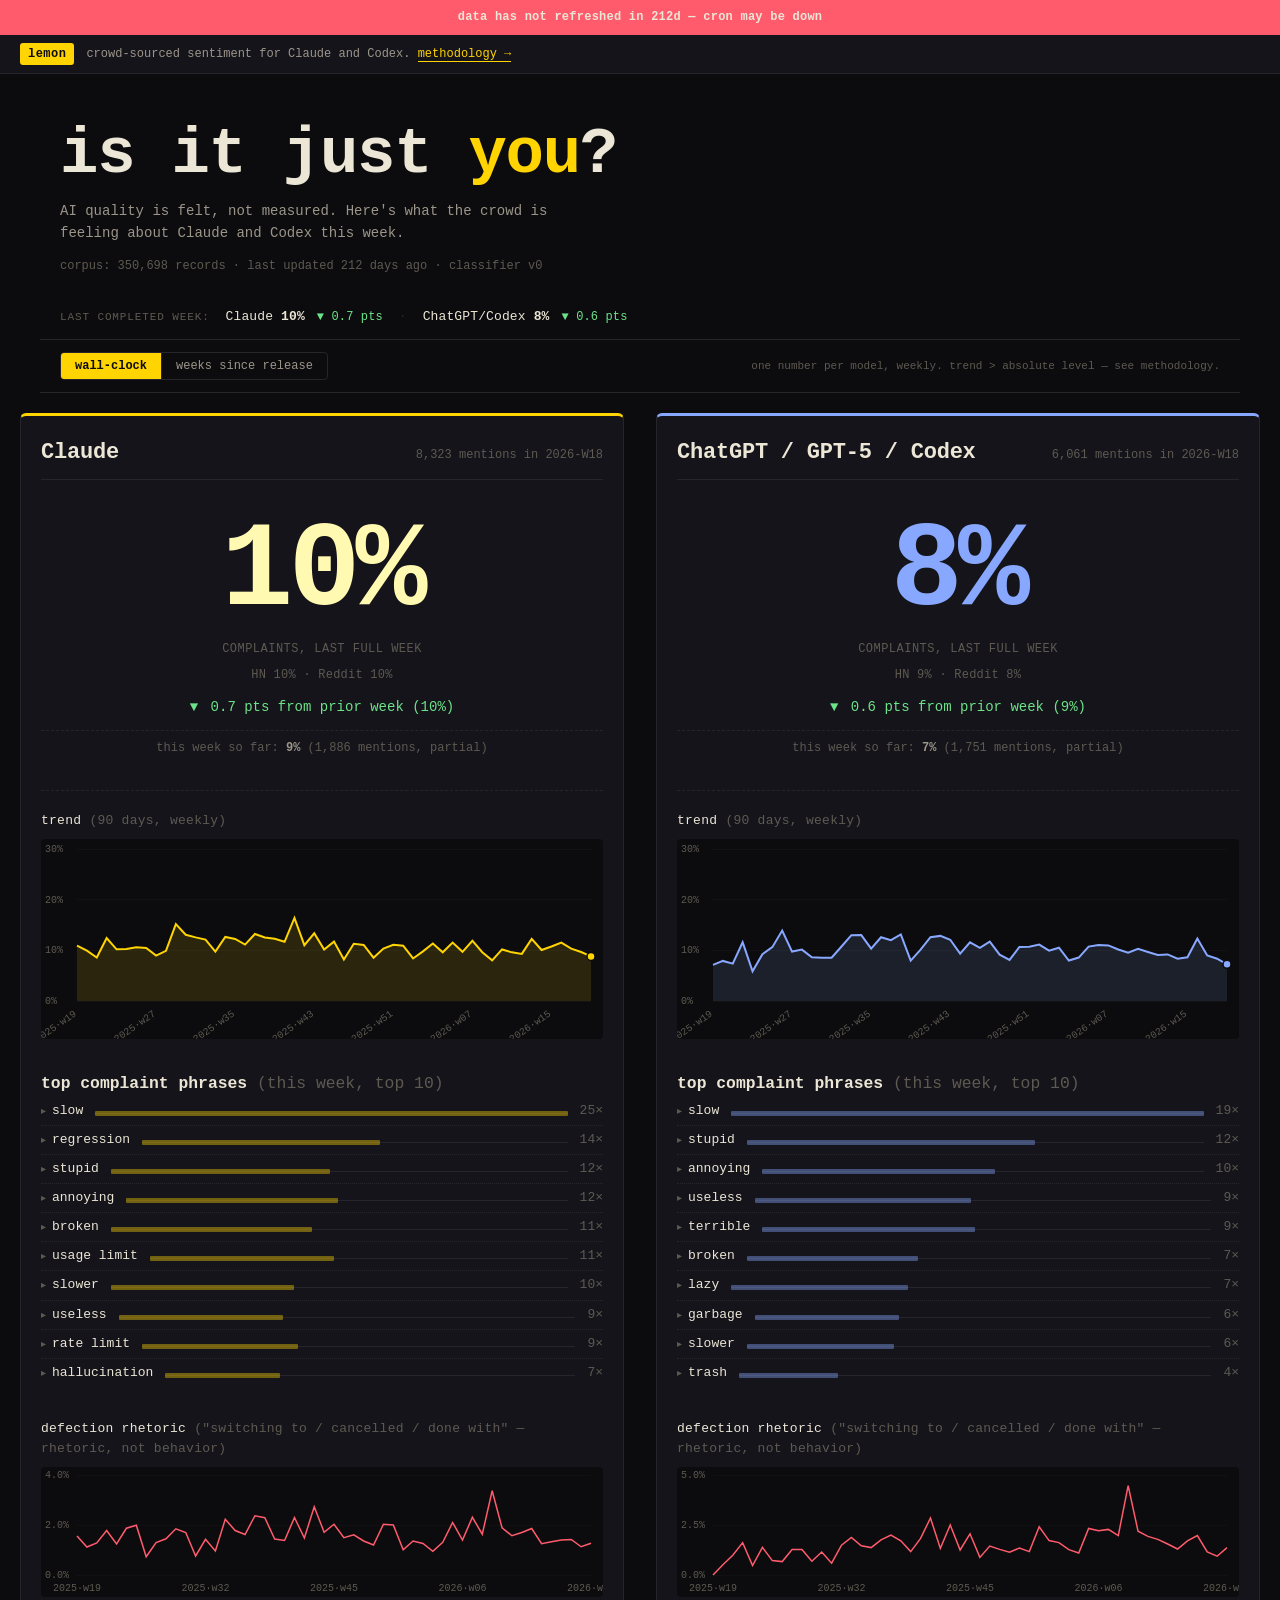
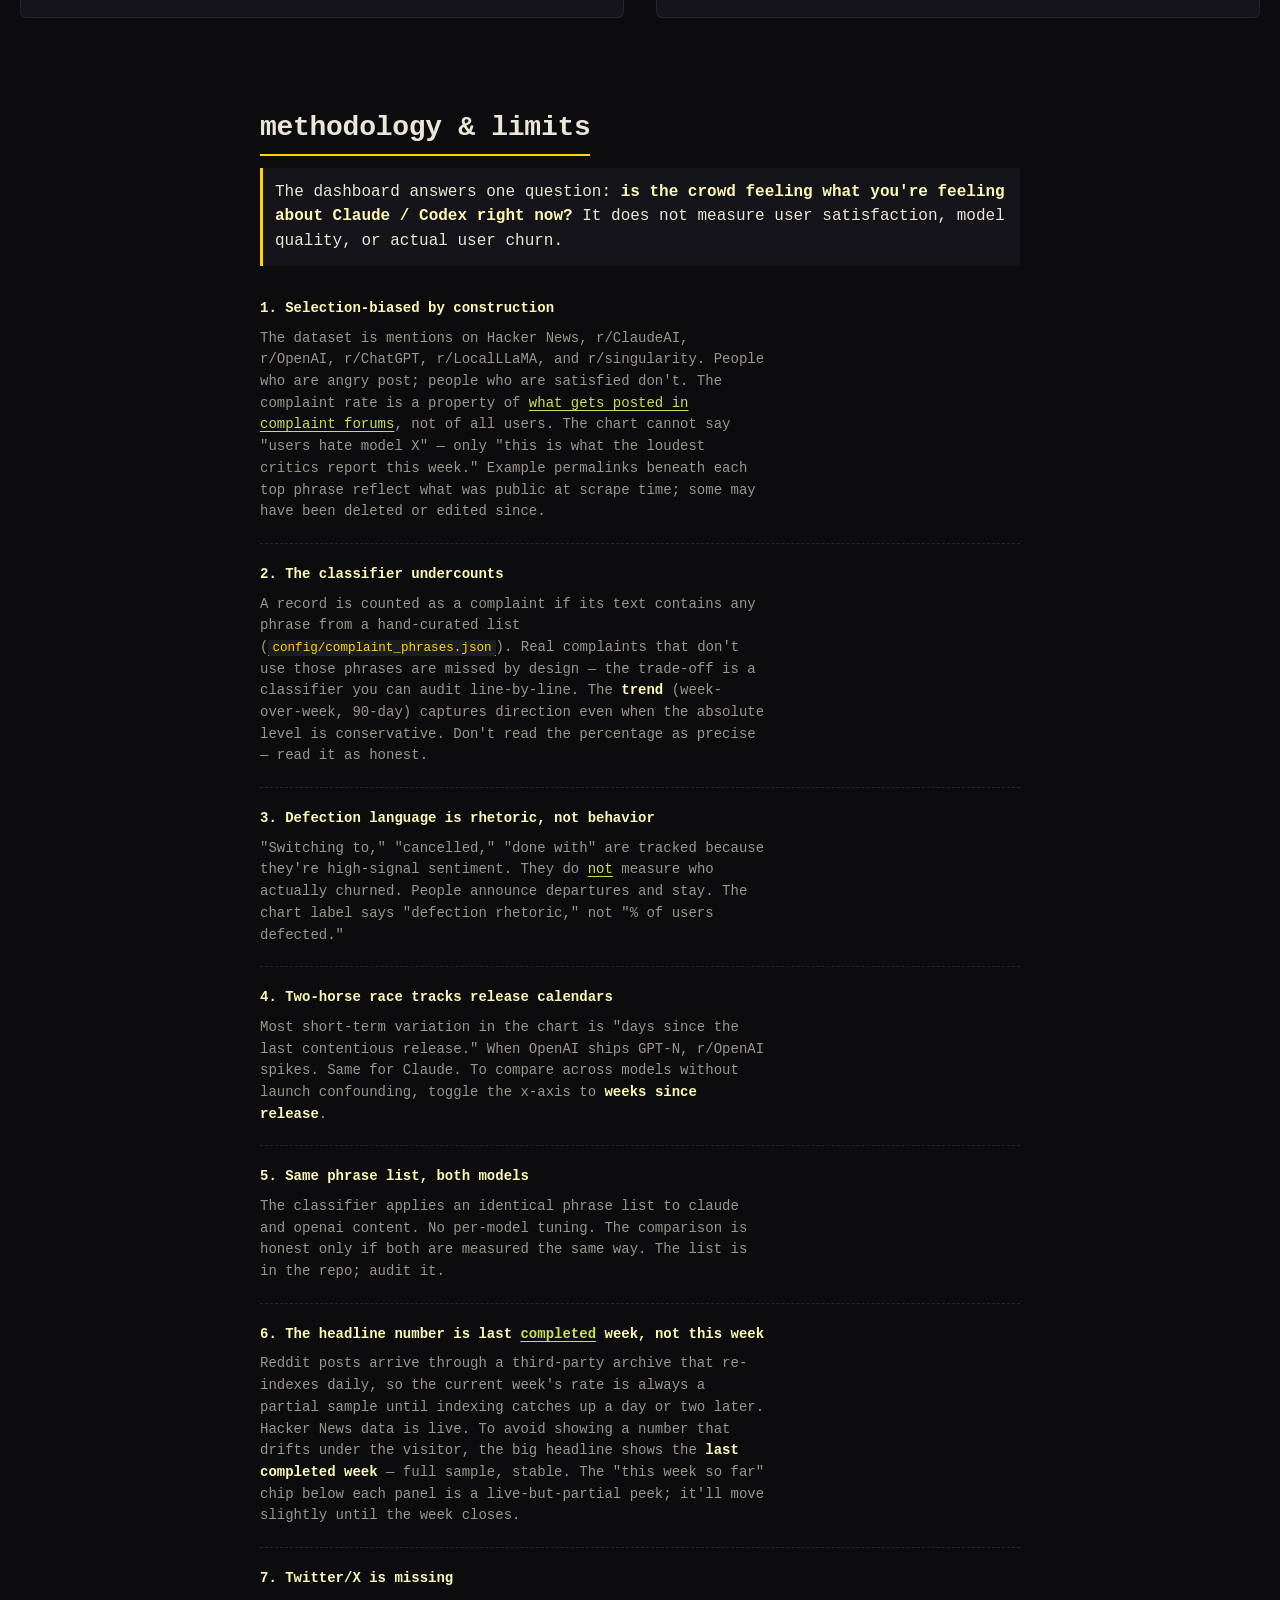
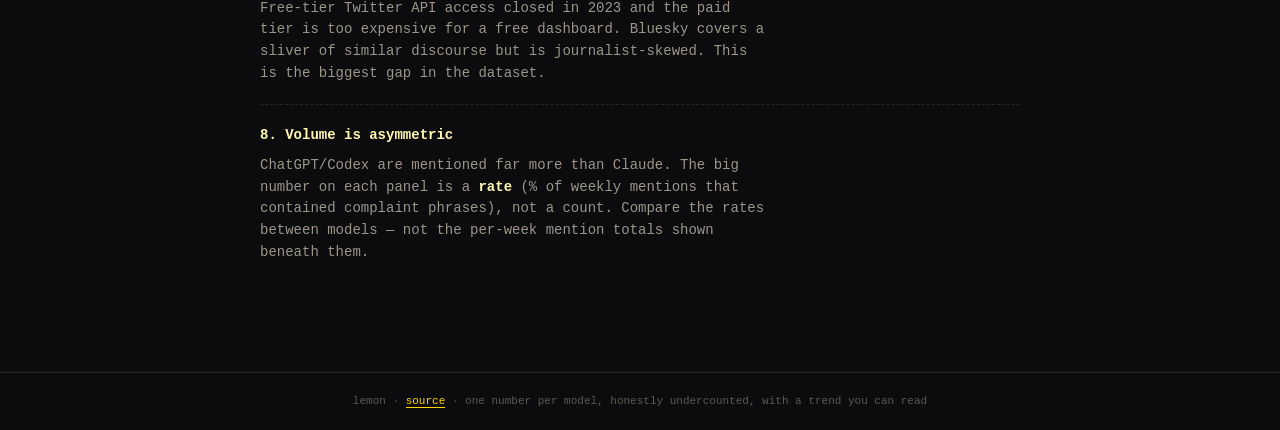
==== commit 837997c2: "ux: headline shows last completed week + verdict line + partial chip The big number's been silently " ====
--- a/index.html
+++ b/index.html
@@ -50,6 +50,8 @@
   </p>
 </section>
 
+<section class="verdict" id="verdict-line" hidden></section>
+
 <section class="controls">
   <div class="toggle-group" role="radiogroup" aria-label="X-axis">
     <button class="toggle active" data-axis="wall" aria-pressed="true">wall-clock</button>
@@ -70,9 +72,10 @@
 
     <div class="big-number-block">
       <div class="big-number" id="rate-claude">—</div>
-      <div class="big-number-label">complaints this week</div>
+      <div class="big-number-label">complaints, last full week</div>
       <div class="by-source" id="by-source-claude"></div>
       <div class="delta" id="delta-claude">—</div>
+      <div class="partial-week" id="partial-claude" hidden></div>
     </div>
     <div class="chart-block">
       <h3>trend <span class="chart-sub">(90 days, weekly)</span></h3>
@@ -95,9 +98,10 @@
 
     <div class="big-number-block">
       <div class="big-number" id="rate-openai">—</div>
-      <div class="big-number-label">complaints this week</div>
+      <div class="big-number-label">complaints, last full week</div>
       <div class="by-source" id="by-source-openai"></div>
       <div class="delta" id="delta-openai">—</div>
+      <div class="partial-week" id="partial-openai" hidden></div>
     </div>
 
     <div class="chart-block">
@@ -182,13 +186,15 @@
   </article>
 
   <article class="caveat">
-    <h3>6. Reddit data lags 1–2 days; HN is real-time</h3>
+    <h3>6. The headline number is last <em>completed</em> week, not this week</h3>
     <p>
       Reddit posts arrive through a third-party archive that re-indexes
-      daily, so the most-recent week on the Reddit panels is built from a
-      partial sample — its rate ticks up as more posts get added over the
-      following day or two. Hacker News data is live. <strong>Read the
-      trend, not the rightmost point.</strong>
+      daily, so the current week's rate is always a partial sample until
+      indexing catches up a day or two later. Hacker News data is live. To
+      avoid showing a number that drifts under the visitor, the big
+      headline shows the <strong>last completed week</strong> — full
+      sample, stable. The "this week so far" chip below each panel is a
+      live-but-partial peek; it'll move slightly until the week closes.
     </p>
   </article>
 
--- a/style.css
+++ b/style.css
@@ -149,6 +149,31 @@
 }
 
 /* ============================================================
+   VERDICT LINE — answers the H1's question concretely. Lives
+   between masthead and controls, before the first chart.
+   ============================================================ */
+.verdict {
+  max-width: 1200px;
+  margin: 0 auto;
+  padding: var(--space-3) var(--space-4);
+  font-size: 13px;
+  color: var(--fg);
+  letter-spacing: 0.01em;
+}
+.verdict-prefix {
+  color: var(--fg-mute);
+  text-transform: uppercase;
+  letter-spacing: 0.08em;
+  font-size: 11px;
+  margin-right: var(--space-2);
+}
+.verdict-fragment strong { color: var(--fg); font-weight: 700; }
+.verdict-delta { font-size: 12px; color: var(--fg-dim); margin-left: 4px; }
+.verdict-delta.up   { color: var(--c-up); }     /* louder than prior week */
+.verdict-delta.down { color: var(--c-down); }   /* quieter than prior week */
+.verdict-sep { color: var(--rule); margin: 0 var(--space-2); }
+
+/* ============================================================
    CONTROLS
    ============================================================ */
 .controls {
@@ -282,6 +307,16 @@
 .delta.up    { color: var(--c-up); }
 .delta.down  { color: var(--c-down); }
 .delta-glyph { font-weight: 700; margin-right: 4px; }
+
+.partial-week {
+  margin-top: var(--space-3);
+  padding-top: var(--space-2);
+  border-top: 1px dashed var(--rule);
+  font-size: 12px;
+  color: var(--fg-mute);
+}
+.partial-week strong { color: var(--fg-dim); font-weight: 600; }
+.partial-week[hidden] { display: none; }
 
 /* ============================================================
    CHART BLOCK
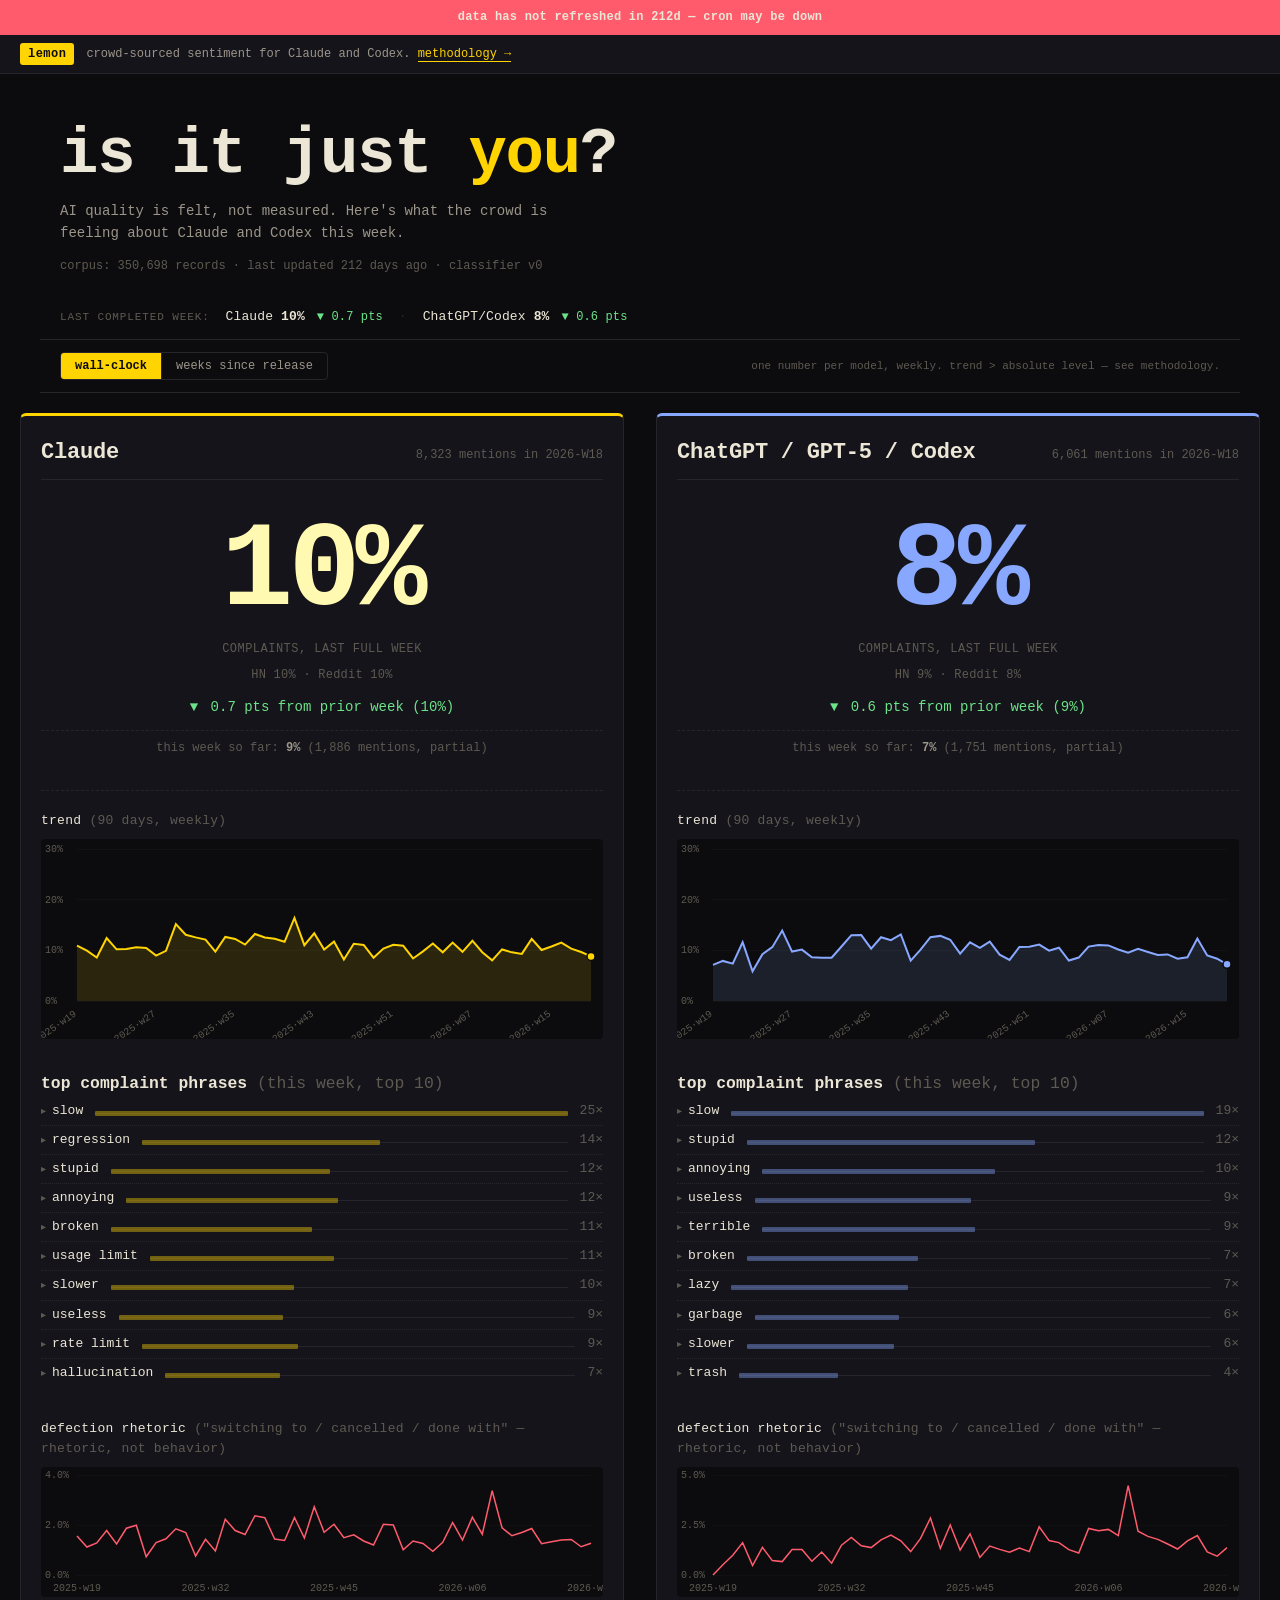
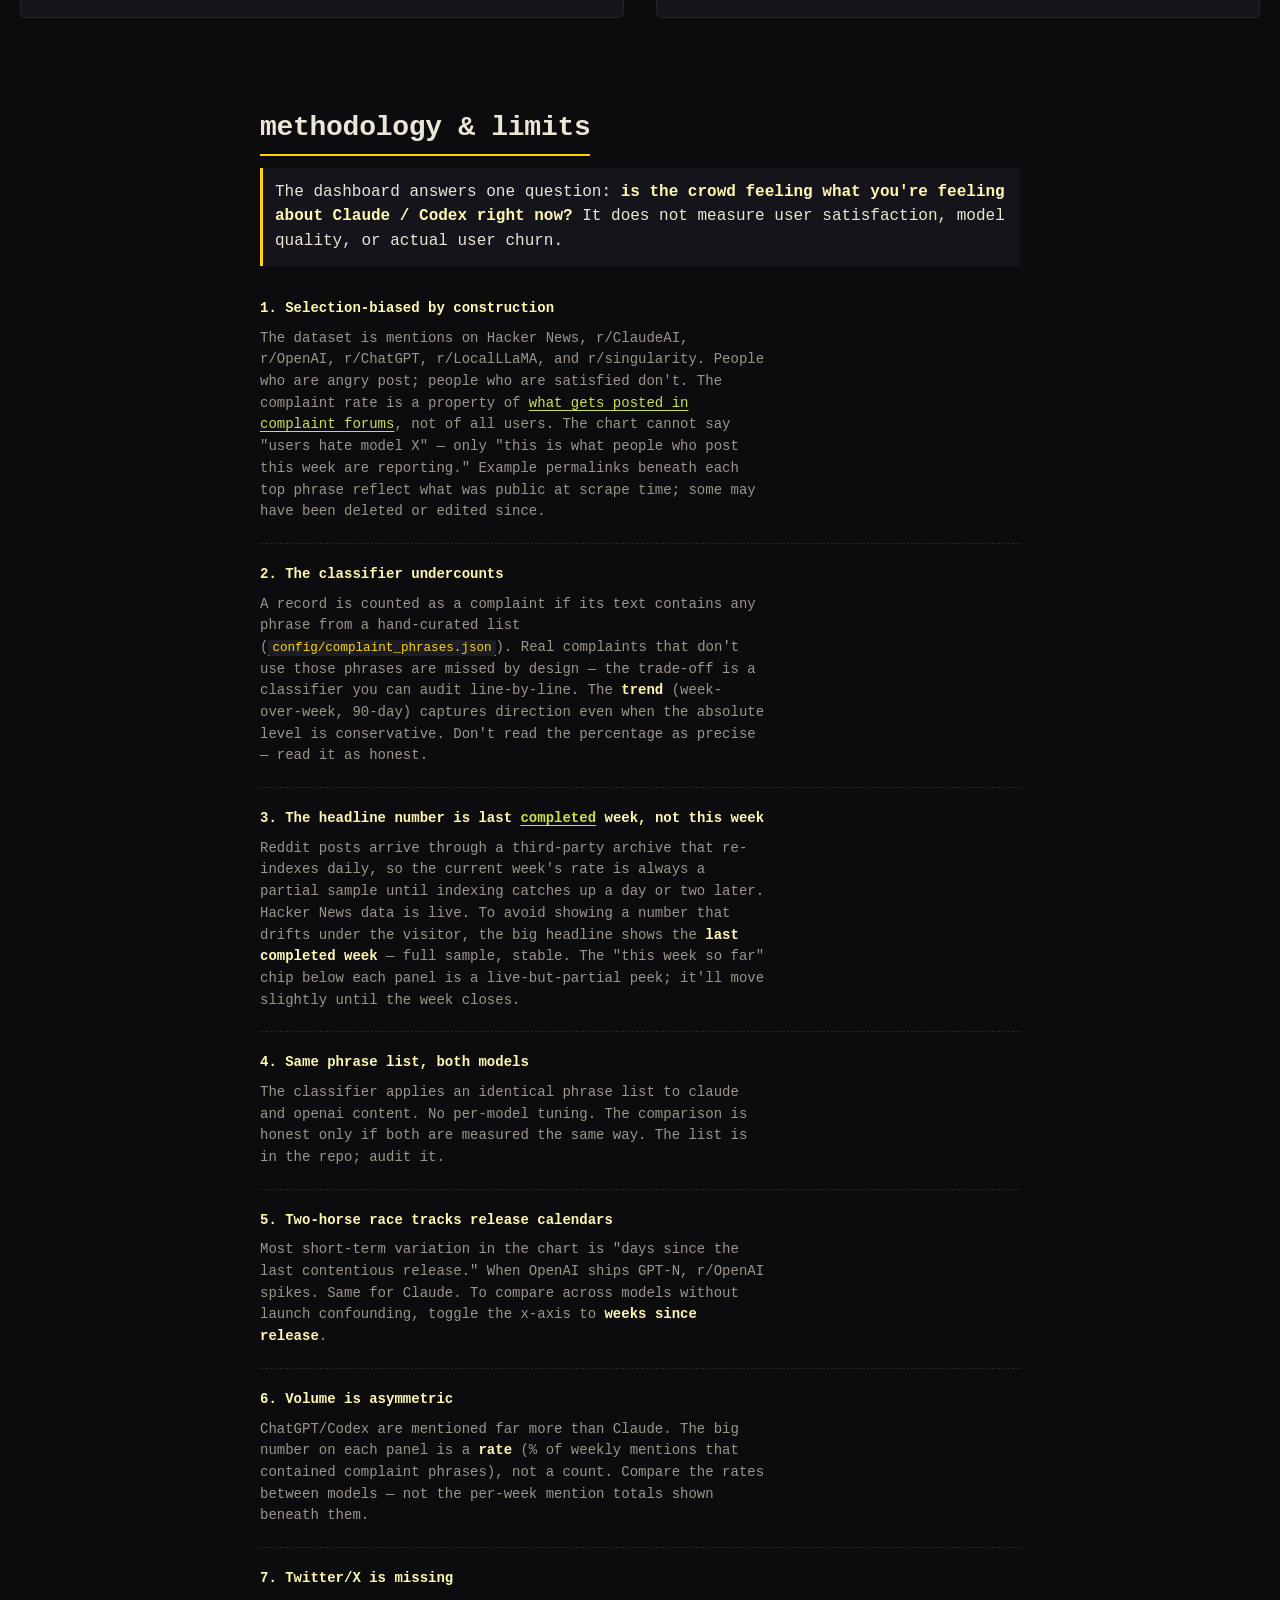
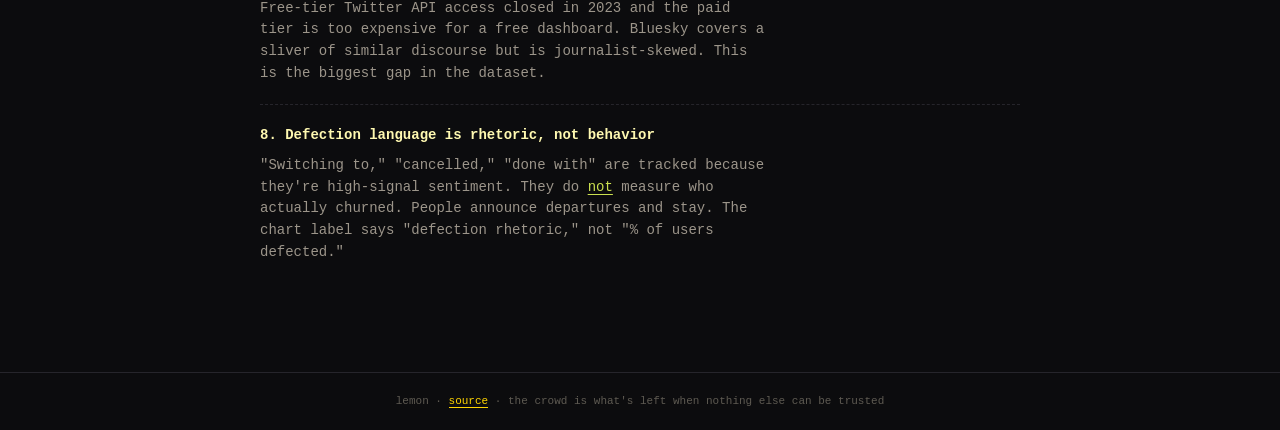
==== commit 7601381e: "copy: footer thesis + caveat reorder (commit 4 of 5) Q4 — footer rewrite Old: "one number per model," ====
--- a/index.html
+++ b/index.html
@@ -137,7 +137,7 @@
       r/LocalLLaMA, and r/singularity. People who are angry post; people who are
       satisfied don't. The complaint rate is a property of <em>what gets posted
       in complaint forums</em>, not of all users. The chart cannot say "users
-      hate model X" — only "this is what the loudest critics report this week."
+      hate model X" — only "this is what people who post this week are reporting."
       Example permalinks beneath each top phrase reflect what was public at
       scrape time; some may have been deleted or edited since.
     </p>
@@ -157,36 +157,7 @@
   </article>
 
   <article class="caveat">
-    <h3>3. Defection language is rhetoric, not behavior</h3>
-    <p>
-      "Switching to," "cancelled," "done with" are tracked because they're
-      high-signal sentiment. They do <em>not</em> measure who actually churned.
-      People announce departures and stay. The chart label says "defection
-      rhetoric," not "% of users defected."
-    </p>
-  </article>
-
-  <article class="caveat">
-    <h3>4. Two-horse race tracks release calendars</h3>
-    <p>
-      Most short-term variation in the chart is "days since the last contentious
-      release." When OpenAI ships GPT-N, r/OpenAI spikes. Same for Claude. To
-      compare across models without launch confounding, toggle the x-axis to
-      <strong>weeks since release</strong>.
-    </p>
-  </article>
-
-  <article class="caveat">
-    <h3>5. Same phrase list, both models</h3>
-    <p>
-      The classifier applies an identical phrase list to claude and openai
-      content. No per-model tuning. The comparison is honest only if both are
-      measured the same way. The list is in the repo; audit it.
-    </p>
-  </article>
-
-  <article class="caveat">
-    <h3>6. The headline number is last <em>completed</em> week, not this week</h3>
+    <h3>3. The headline number is last <em>completed</em> week, not this week</h3>
     <p>
       Reddit posts arrive through a third-party archive that re-indexes
       daily, so the current week's rate is always a partial sample until
@@ -199,6 +170,35 @@
   </article>
 
   <article class="caveat">
+    <h3>4. Same phrase list, both models</h3>
+    <p>
+      The classifier applies an identical phrase list to claude and openai
+      content. No per-model tuning. The comparison is honest only if both are
+      measured the same way. The list is in the repo; audit it.
+    </p>
+  </article>
+
+  <article class="caveat">
+    <h3>5. Two-horse race tracks release calendars</h3>
+    <p>
+      Most short-term variation in the chart is "days since the last contentious
+      release." When OpenAI ships GPT-N, r/OpenAI spikes. Same for Claude. To
+      compare across models without launch confounding, toggle the x-axis to
+      <strong>weeks since release</strong>.
+    </p>
+  </article>
+
+  <article class="caveat">
+    <h3>6. Volume is asymmetric</h3>
+    <p>
+      ChatGPT/Codex are mentioned far more than Claude. The big number on
+      each panel is a <strong>rate</strong> (% of weekly mentions that
+      contained complaint phrases), not a count. Compare the rates between
+      models — not the per-week mention totals shown beneath them.
+    </p>
+  </article>
+
+  <article class="caveat">
     <h3>7. Twitter/X is missing</h3>
     <p>
       Free-tier Twitter API access closed in 2023 and the paid tier is too
@@ -209,12 +209,12 @@
   </article>
 
   <article class="caveat">
-    <h3>8. Volume is asymmetric</h3>
-    <p>
-      ChatGPT/Codex are mentioned far more than Claude. The big number on
-      each panel is a <strong>rate</strong> (% of weekly mentions that
-      contained complaint phrases), not a count. Compare the rates between
-      models — not the per-week mention totals shown beneath them.
+    <h3>8. Defection language is rhetoric, not behavior</h3>
+    <p>
+      "Switching to," "cancelled," "done with" are tracked because they're
+      high-signal sentiment. They do <em>not</em> measure who actually churned.
+      People announce departures and stay. The chart label says "defection
+      rhetoric," not "% of users defected."
     </p>
   </article>
 </section>
@@ -222,7 +222,7 @@
 <footer class="footer">
   <p>
     lemon · <a href="https://github.com/mobetter20/lemon">source</a> ·
-    one number per model, honestly undercounted, with a trend you can read
+    the crowd is what's left when nothing else can be trusted
   </p>
 </footer>
 
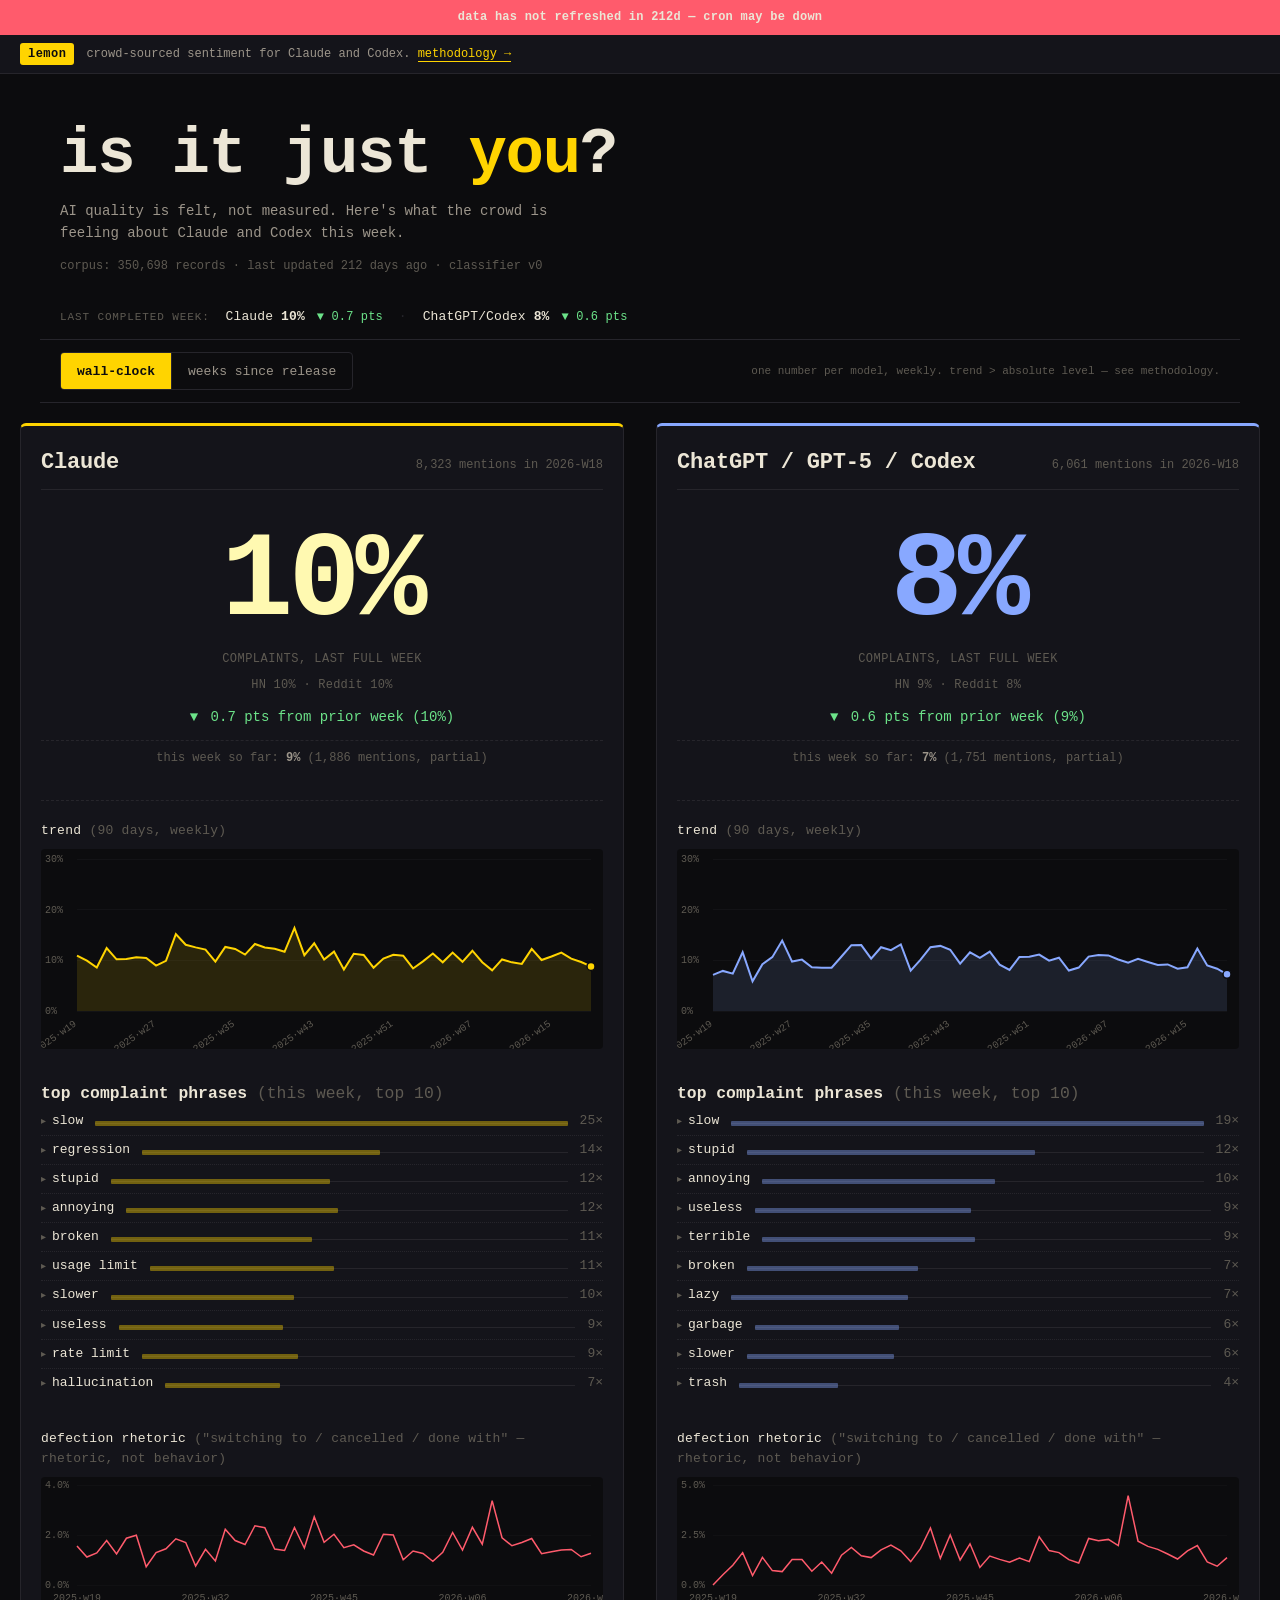
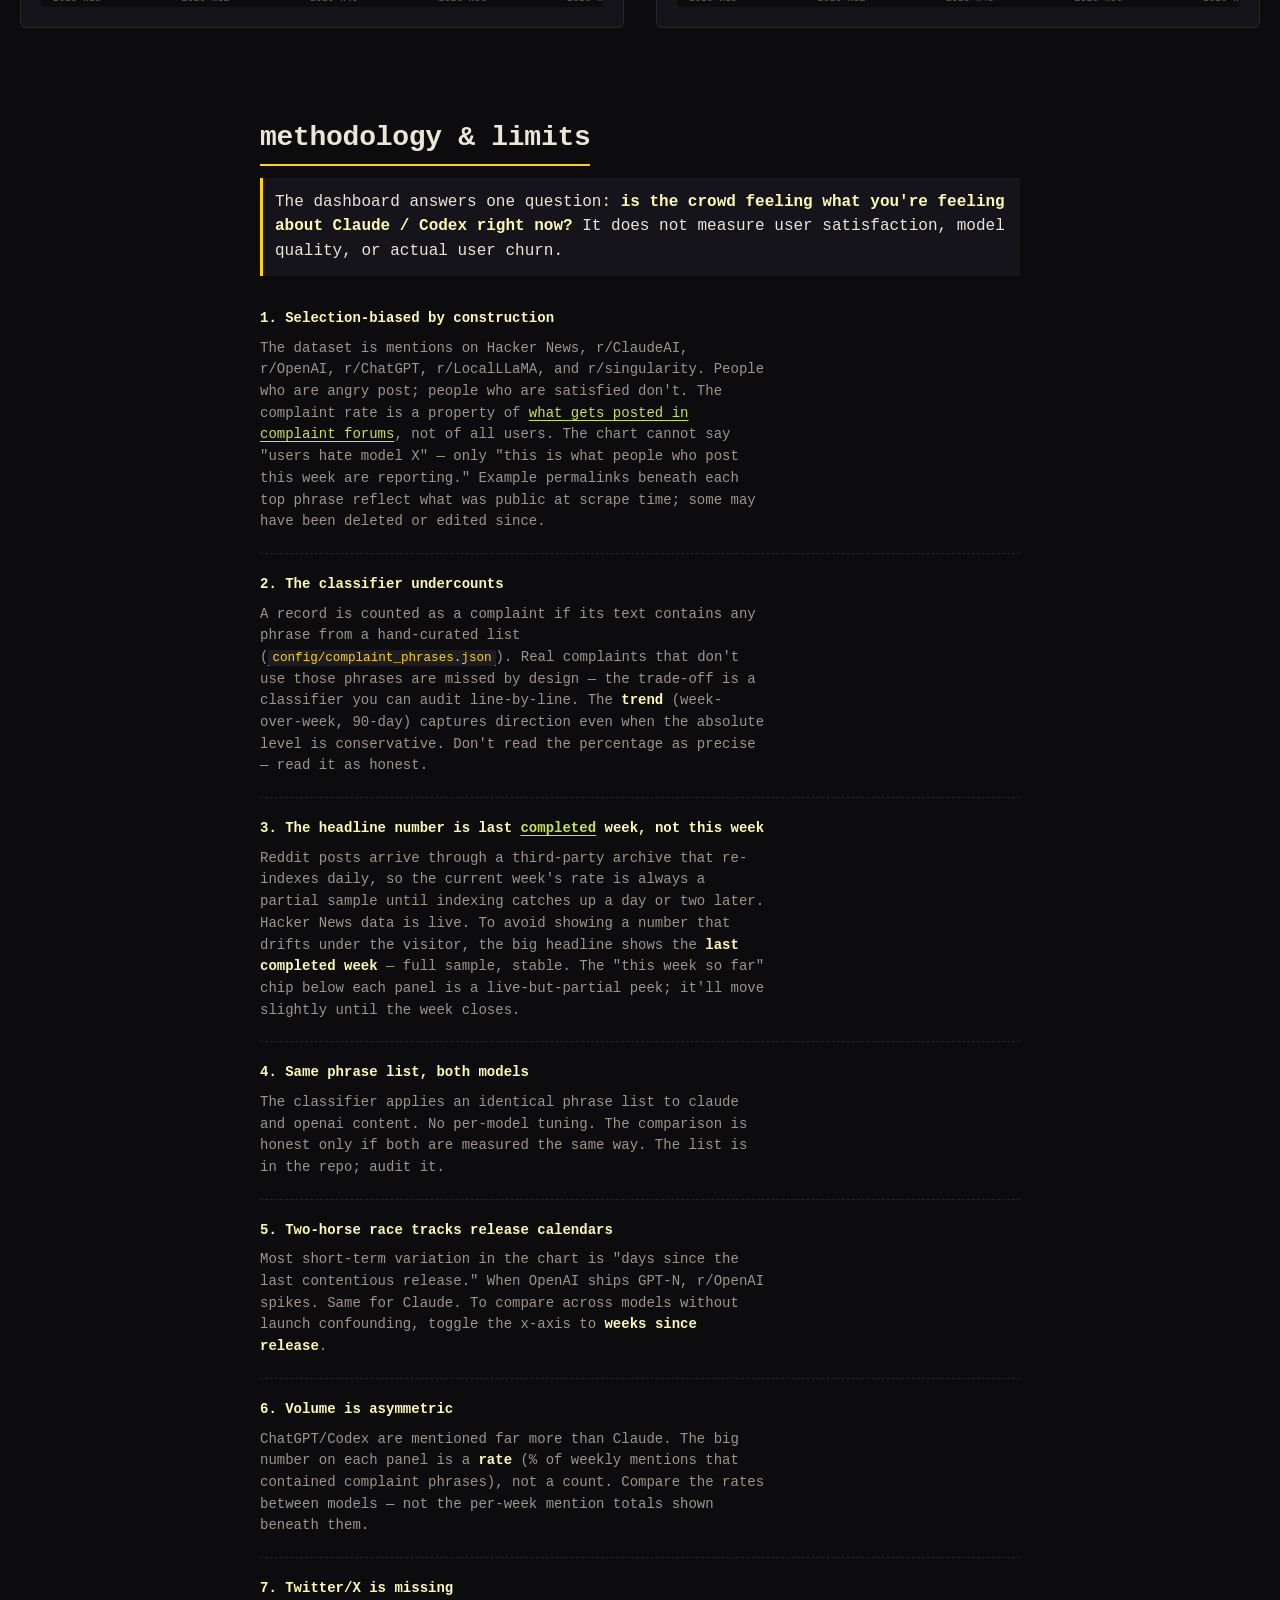
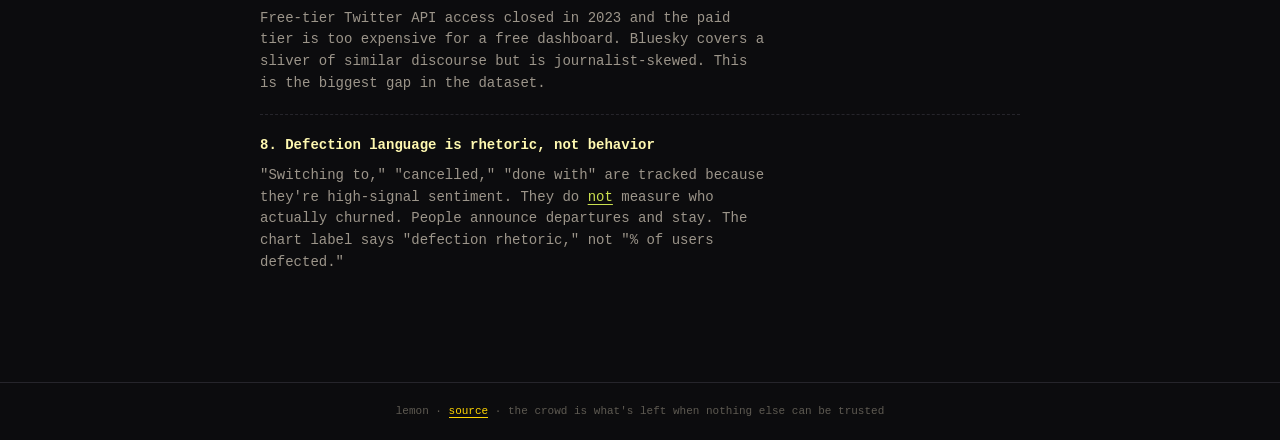
==== commit 1ca1cdbe: "audit-pass: NOW fixes (calibration-blockers + a11y + bug fixes) Findings from a 3-agent code review " ====
--- a/index.html
+++ b/index.html
@@ -23,6 +23,33 @@
 <meta name="twitter:description" content="AI quality is felt, not measured. Crowd-sourced sentiment for Claude and Codex this week.">
 <meta name="twitter:image" content="https://ajin.im/lemon/og-image.png">
 
+<!-- Structured data — Google's "Dataset" schema lets the page show up in
+     dataset search and AI overviews with the right framing (a dataset, not
+     a blog post). -->
+<script type="application/ld+json">
+{
+  "@context": "https://schema.org",
+  "@type": "Dataset",
+  "name": "lemon — crowd-sourced sentiment for Claude and Codex",
+  "description": "Weekly complaint rate from public discourse on Hacker News and Reddit, applied to mentions of Claude and Codex/ChatGPT/GPT-5. Curated phrase-list classifier; selection-biased by construction.",
+  "url": "https://ajin.im/lemon/",
+  "creator": {
+    "@type": "Person",
+    "name": "ajin",
+    "url": "https://ajin.im/"
+  },
+  "license": "https://opensource.org/licenses/MIT",
+  "keywords": ["sentiment analysis", "AI quality", "Claude", "OpenAI", "Codex", "ChatGPT", "GPT-5", "user complaints", "Hacker News", "Reddit"],
+  "isAccessibleForFree": true,
+  "temporalCoverage": "2025-05/..",
+  "distribution": {
+    "@type": "DataDownload",
+    "encodingFormat": "application/json",
+    "contentUrl": "https://ajin.im/lemon/data.json"
+  }
+}
+</script>
+
 <link rel="stylesheet" href="style.css">
 </head>
 <body>
@@ -50,10 +77,10 @@
   </p>
 </section>
 
-<section class="verdict" id="verdict-line" hidden></section>
+<aside class="verdict" id="verdict-line" aria-label="Last completed week verdict" hidden></aside>
 
 <section class="controls">
-  <div class="toggle-group" role="radiogroup" aria-label="X-axis">
+  <div class="toggle-group" aria-label="X-axis mode">
     <button class="toggle active" data-axis="wall" aria-pressed="true">wall-clock</button>
     <button class="toggle" data-axis="release" aria-pressed="false">weeks since release</button>
   </div>
@@ -79,7 +106,7 @@
     </div>
     <div class="chart-block">
       <h3>trend <span class="chart-sub">(90 days, weekly)</span></h3>
-      <div class="chart trend" id="trend-claude" aria-label="Claude complaint rate trend"></div>
+      <div class="chart trend" id="trend-claude" role="img" aria-label="Claude complaint rate trend"></div>
     </div>
     <div class="top-terms-block">
       <h3>top complaint phrases <span class="chart-sub">(this week, top 10)</span></h3>
@@ -87,7 +114,7 @@
     </div>
     <div class="chart-block">
       <h3>defection rhetoric <span class="chart-sub">("switching to / cancelled / done with" — rhetoric, not behavior)</span></h3>
-      <div class="chart defection" id="def-claude" aria-label="Claude defection rhetoric trend"></div>
+      <div class="chart defection" id="def-claude" role="img" aria-label="Claude defection rhetoric trend"></div>
     </div>
   </section>
   <section class="model-panel" data-model="openai">
@@ -106,7 +133,7 @@
 
     <div class="chart-block">
       <h3>trend <span class="chart-sub">(90 days, weekly)</span></h3>
-      <div class="chart trend" id="trend-openai" aria-label="OpenAI complaint rate trend"></div>
+      <div class="chart trend" id="trend-openai" role="img" aria-label="OpenAI complaint rate trend"></div>
     </div>
 
     <div class="top-terms-block">
@@ -116,7 +143,7 @@
 
     <div class="chart-block">
       <h3>defection rhetoric <span class="chart-sub">("switching to / cancelled / done with" — rhetoric, not behavior)</span></h3>
-      <div class="chart defection" id="def-openai" aria-label="OpenAI defection rhetoric trend"></div>
+      <div class="chart defection" id="def-openai" role="img" aria-label="OpenAI defection rhetoric trend"></div>
     </div>
   </section>
 
--- a/style.css
+++ b/style.css
@@ -198,8 +198,9 @@
   background: transparent;
   color: var(--fg-dim);
   font-family: inherit;
-  font-size: 12px;
-  padding: 6px 14px;
+  font-size: 13px;
+  padding: 8px 16px;
+  min-height: 36px;
   border: none;
   cursor: pointer;
   border-right: 1px solid var(--rule);
@@ -572,6 +573,10 @@
   .panel-head h2 {
     font-size: 18px;
   }
+  .toggle {
+    padding: 10px 18px;
+    min-height: 44px;
+  }
   .big-number {
     font-size: clamp(56px, 18vw, 96px);
   }
